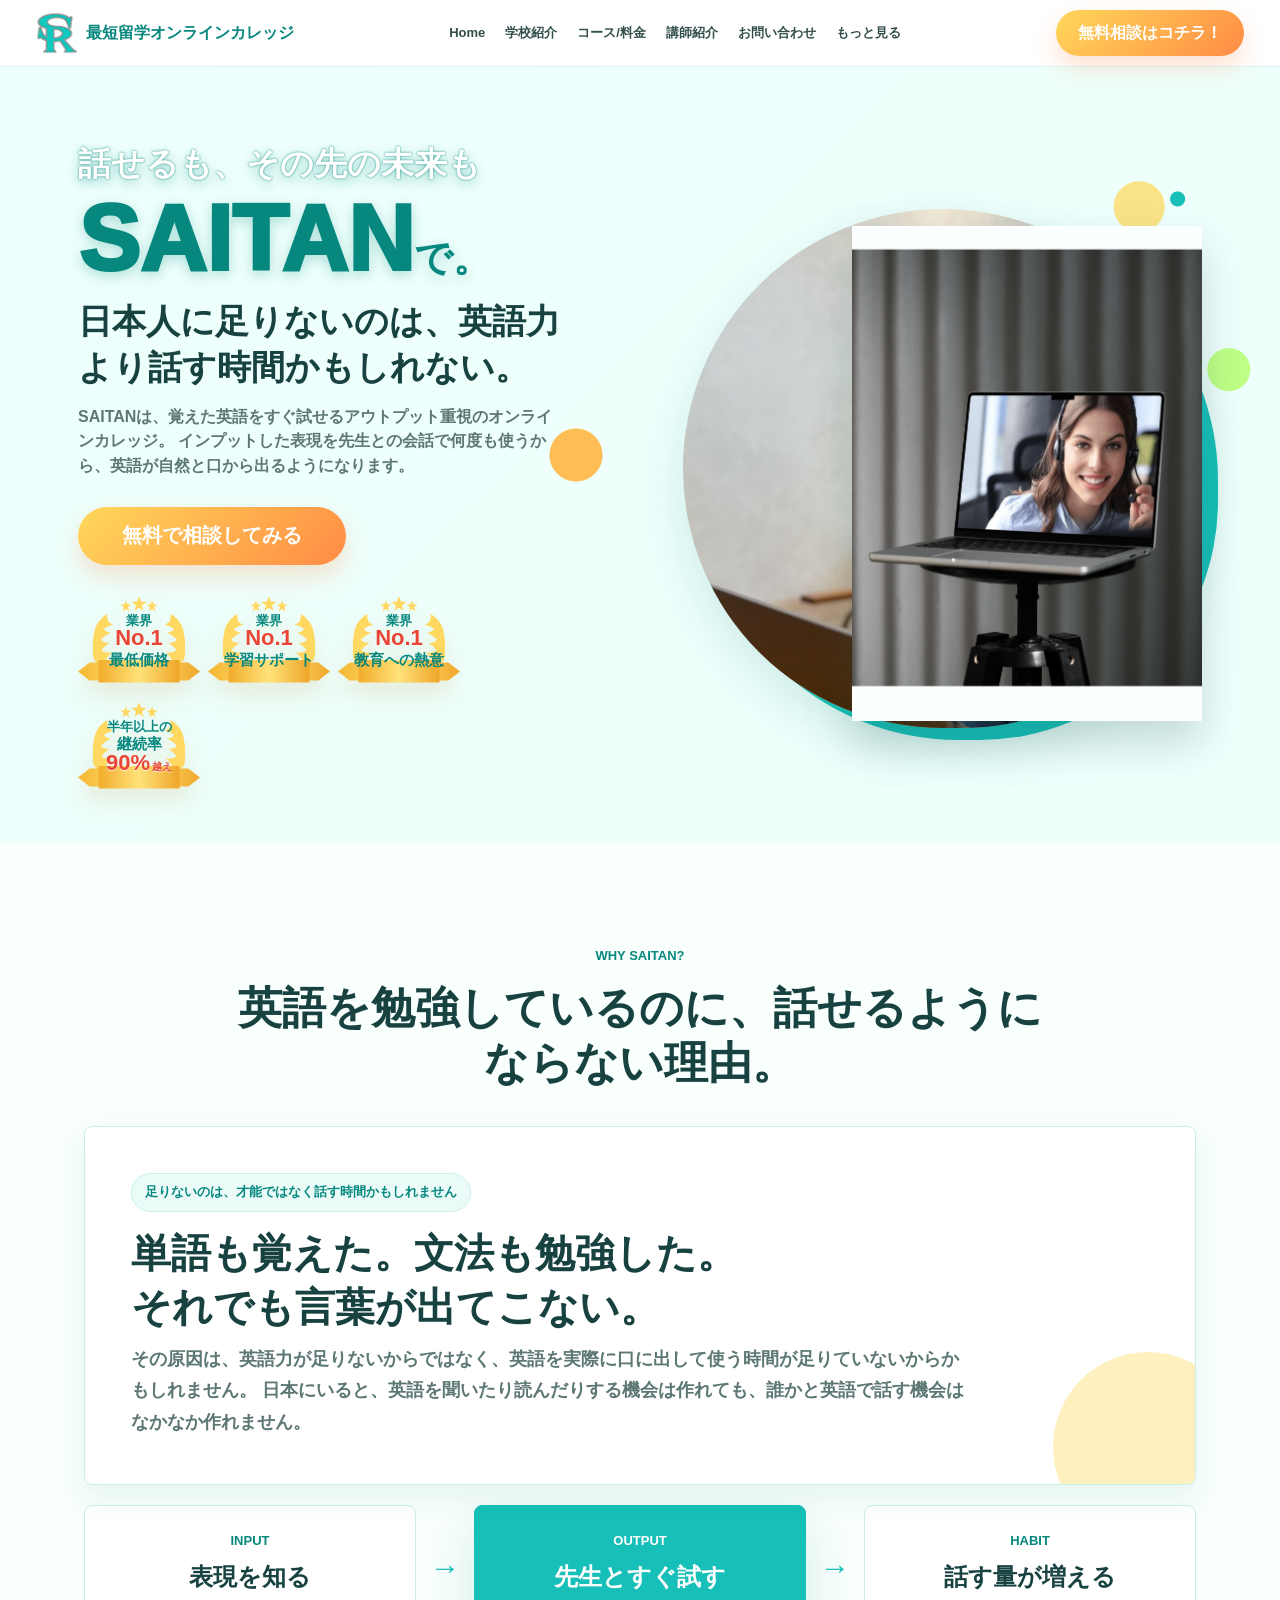
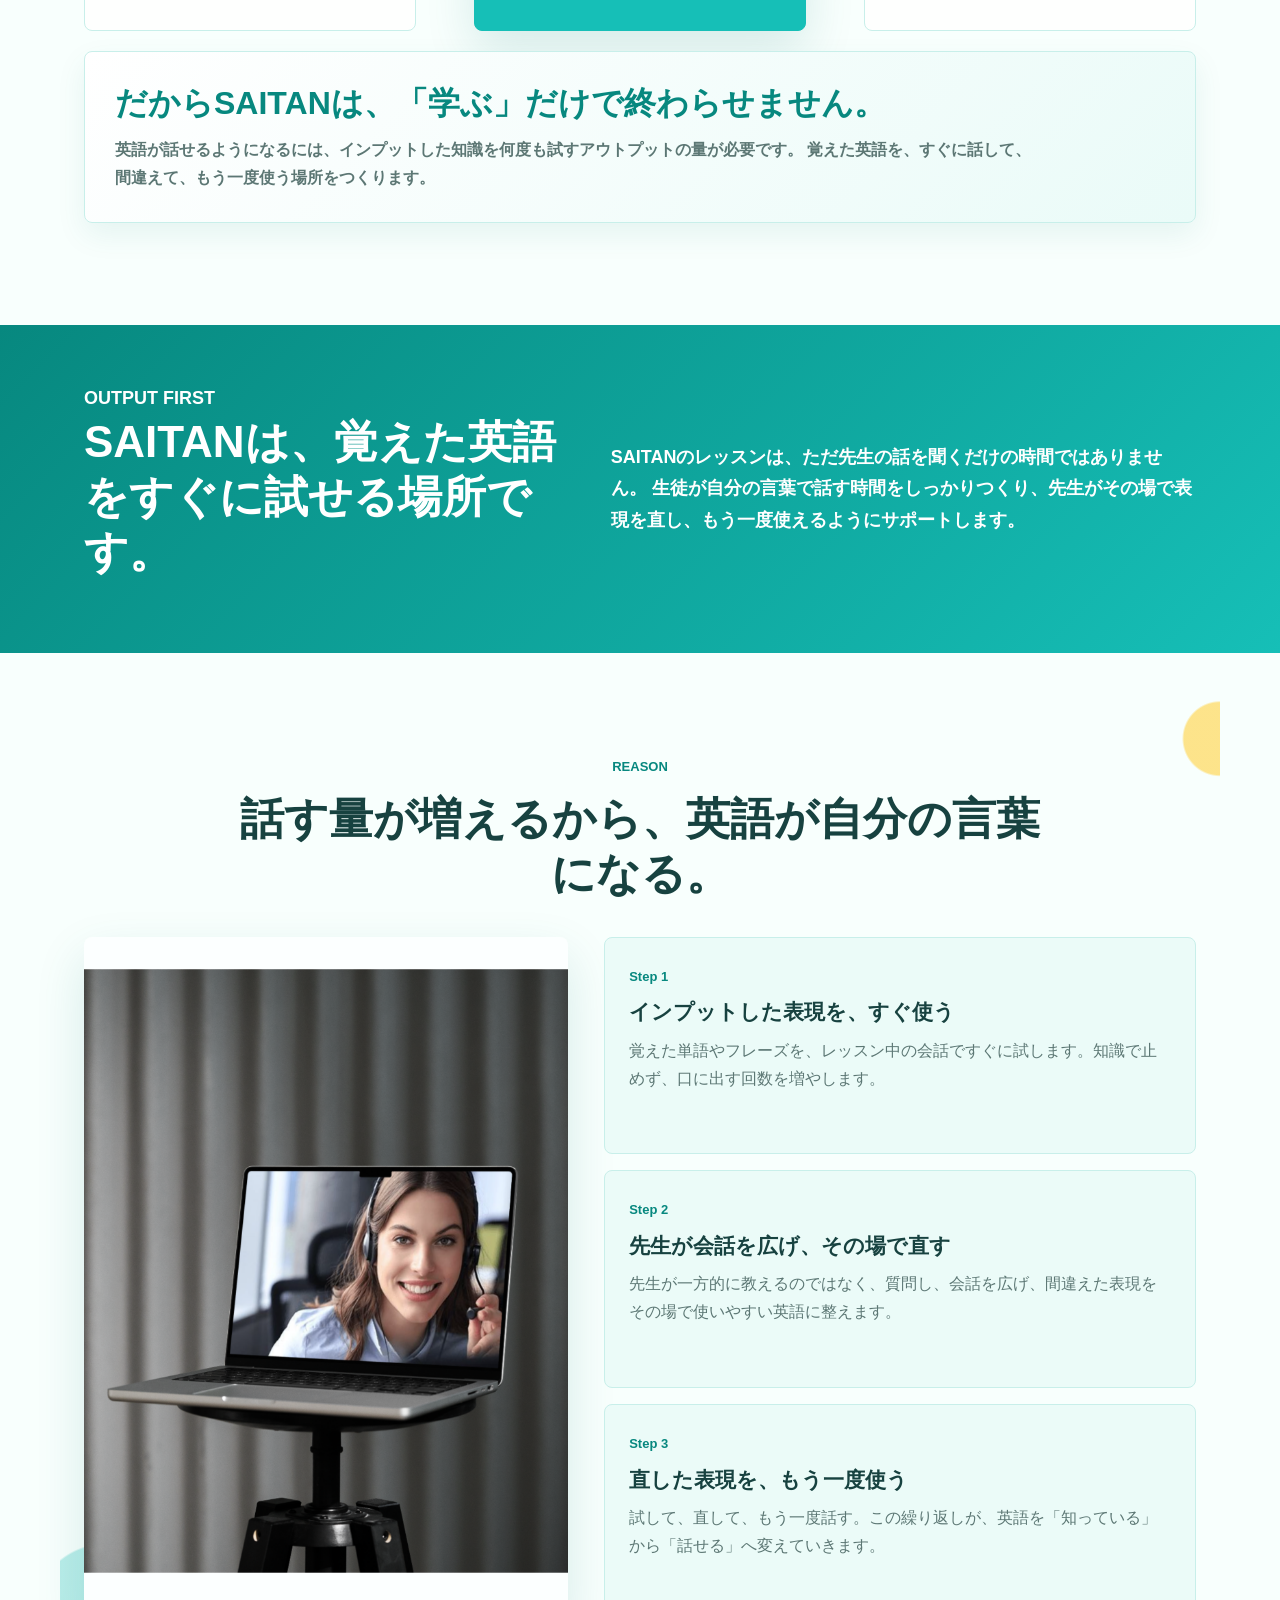
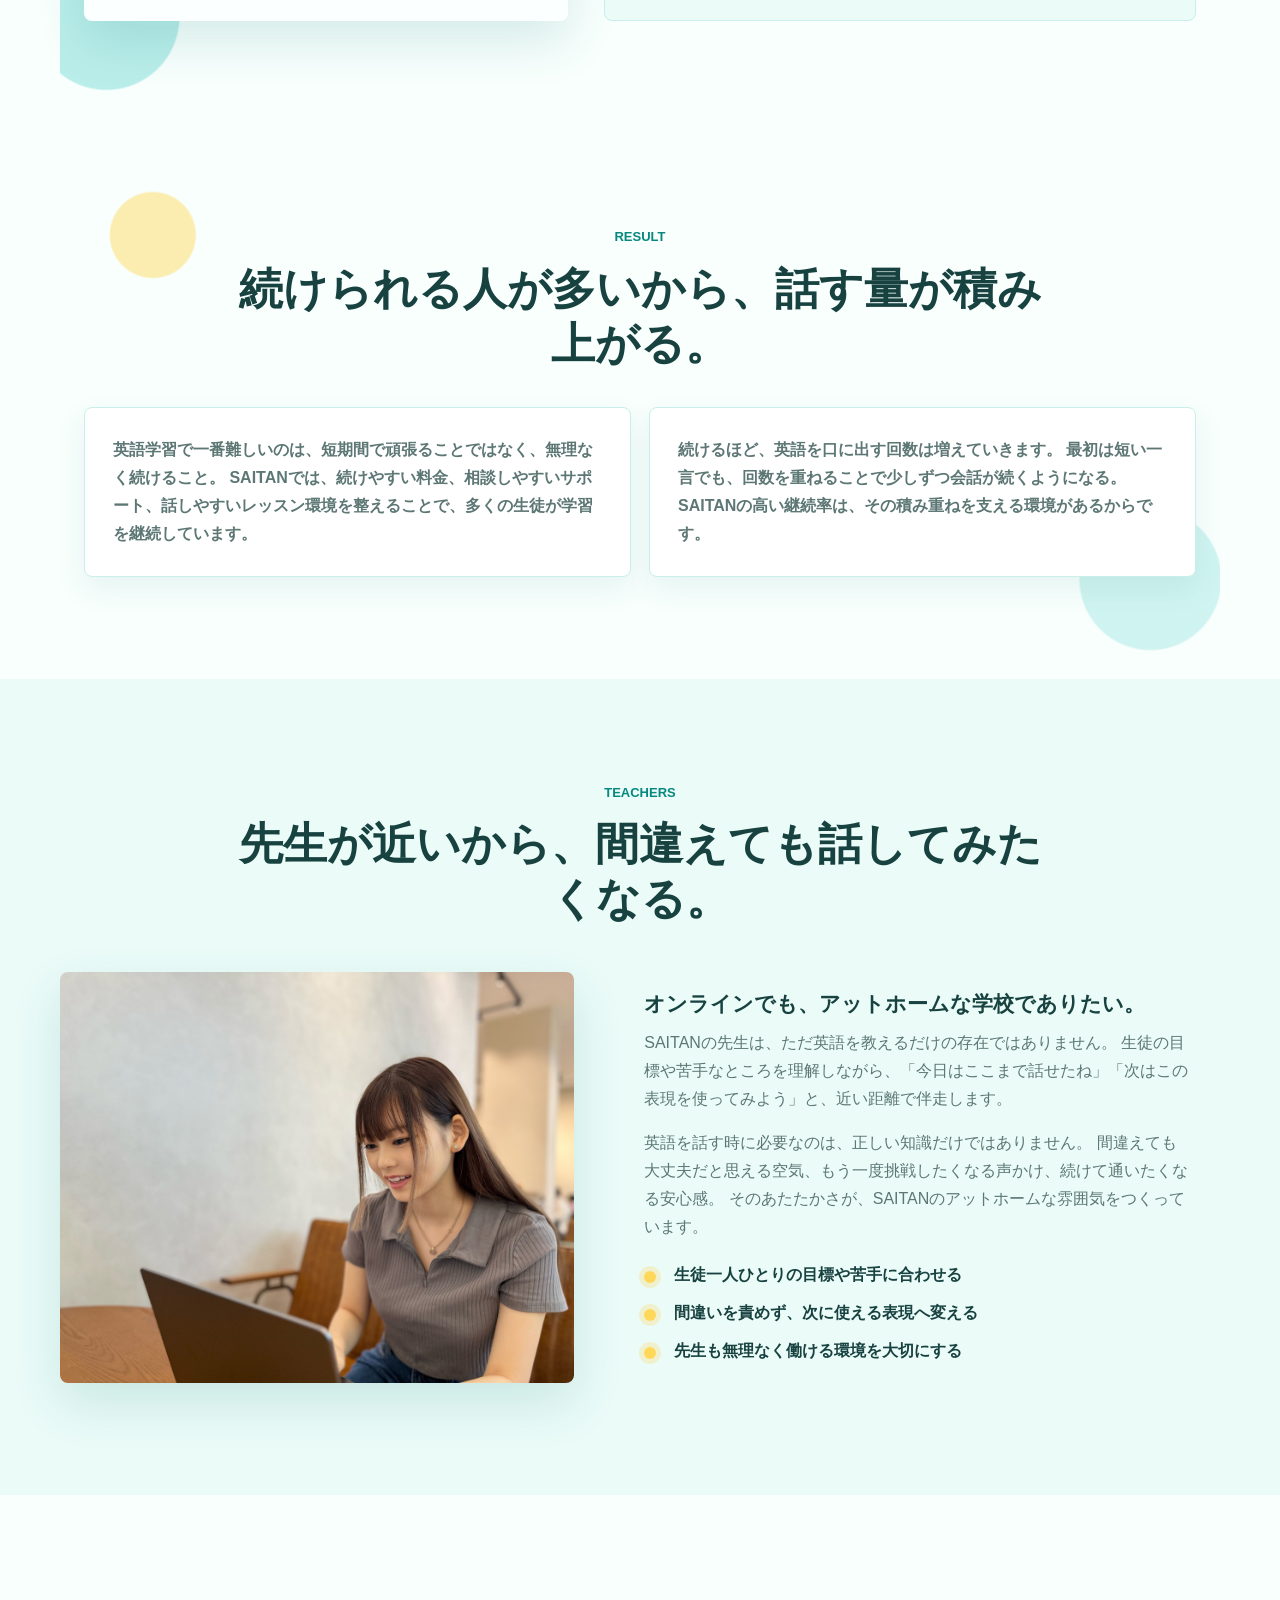
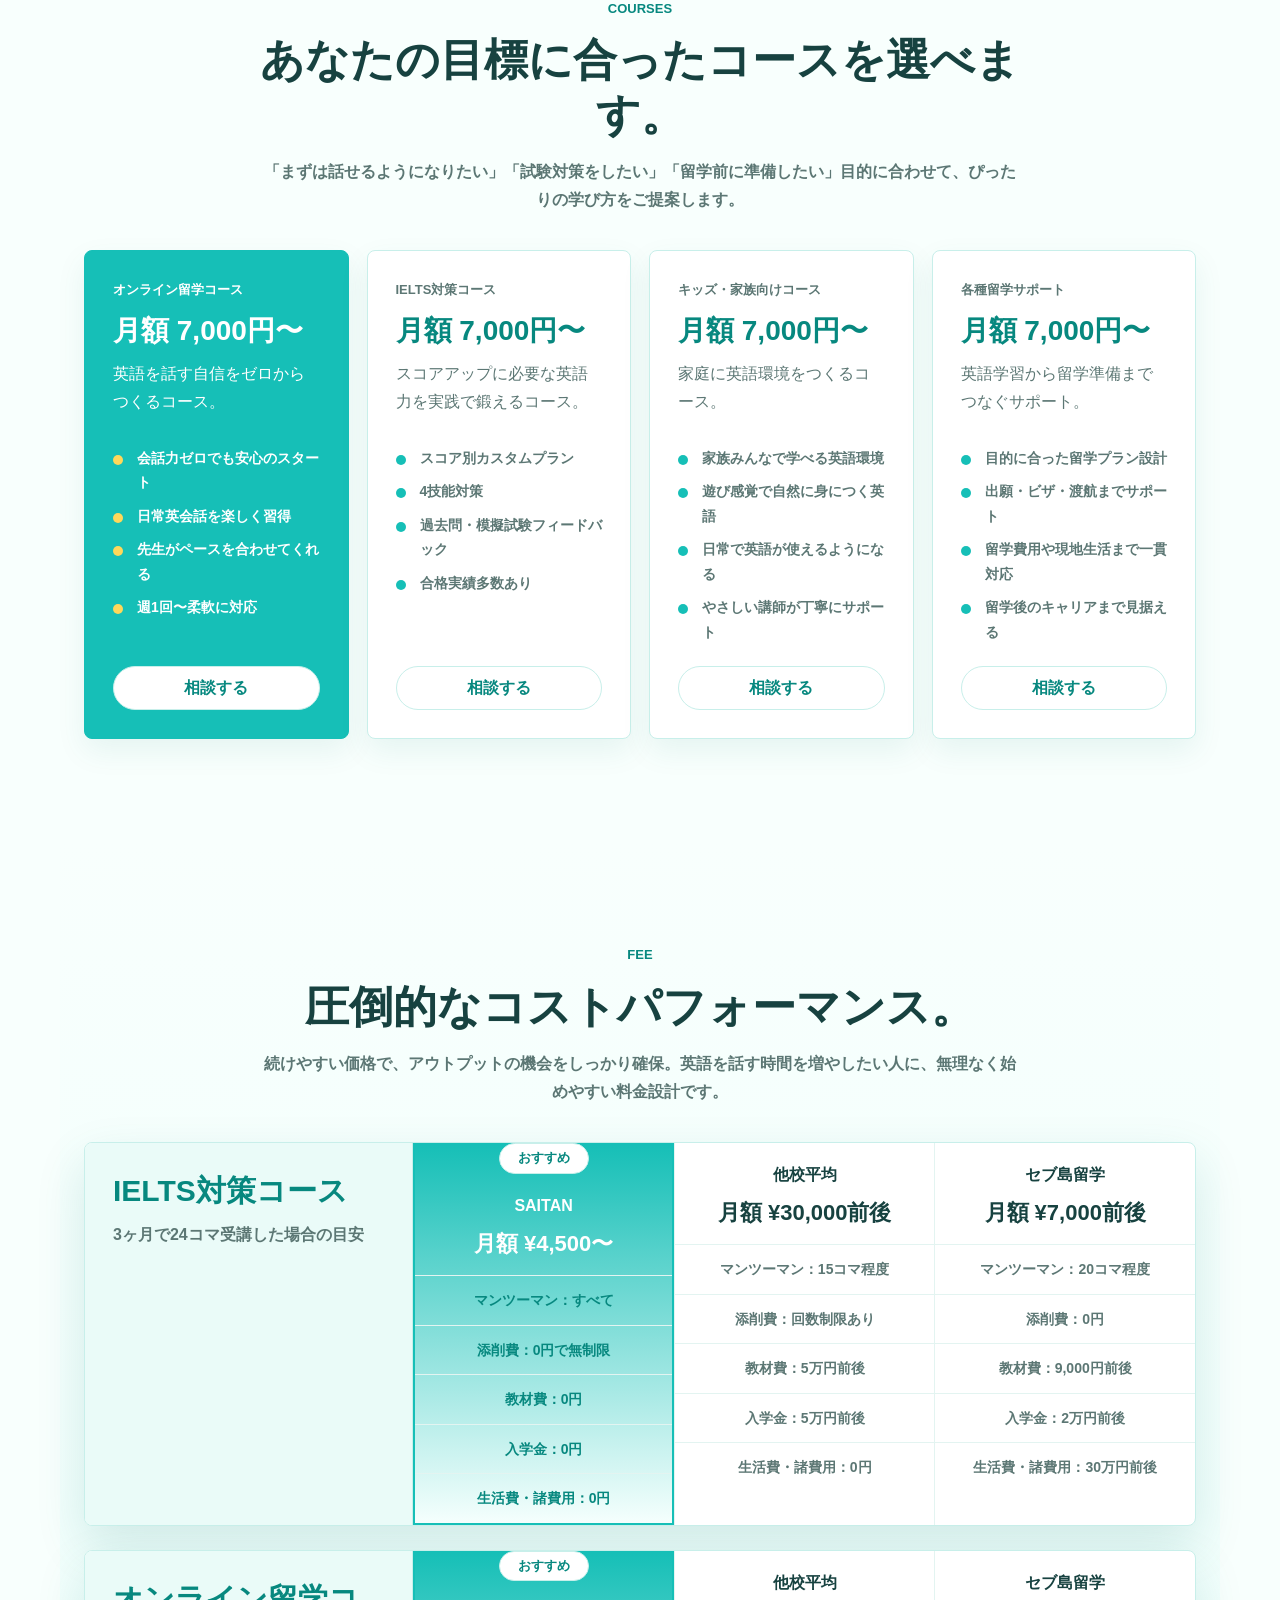
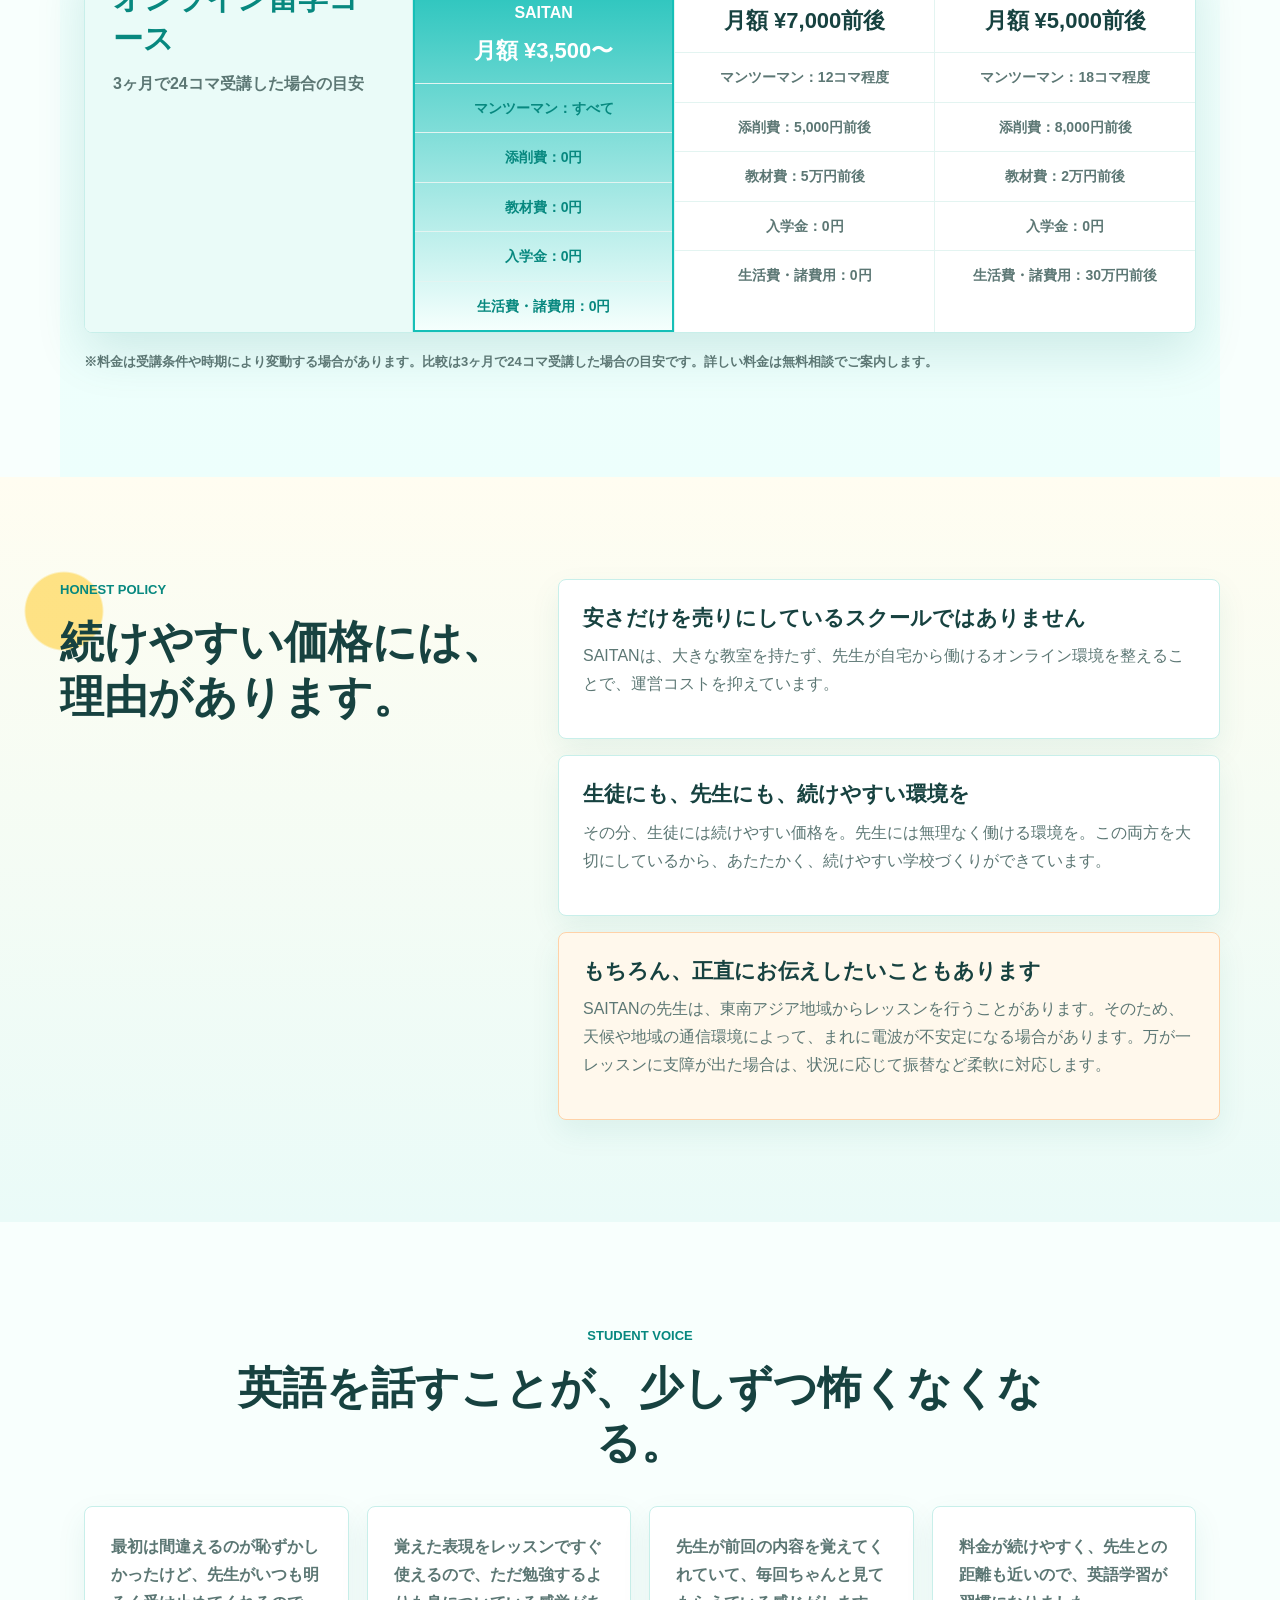
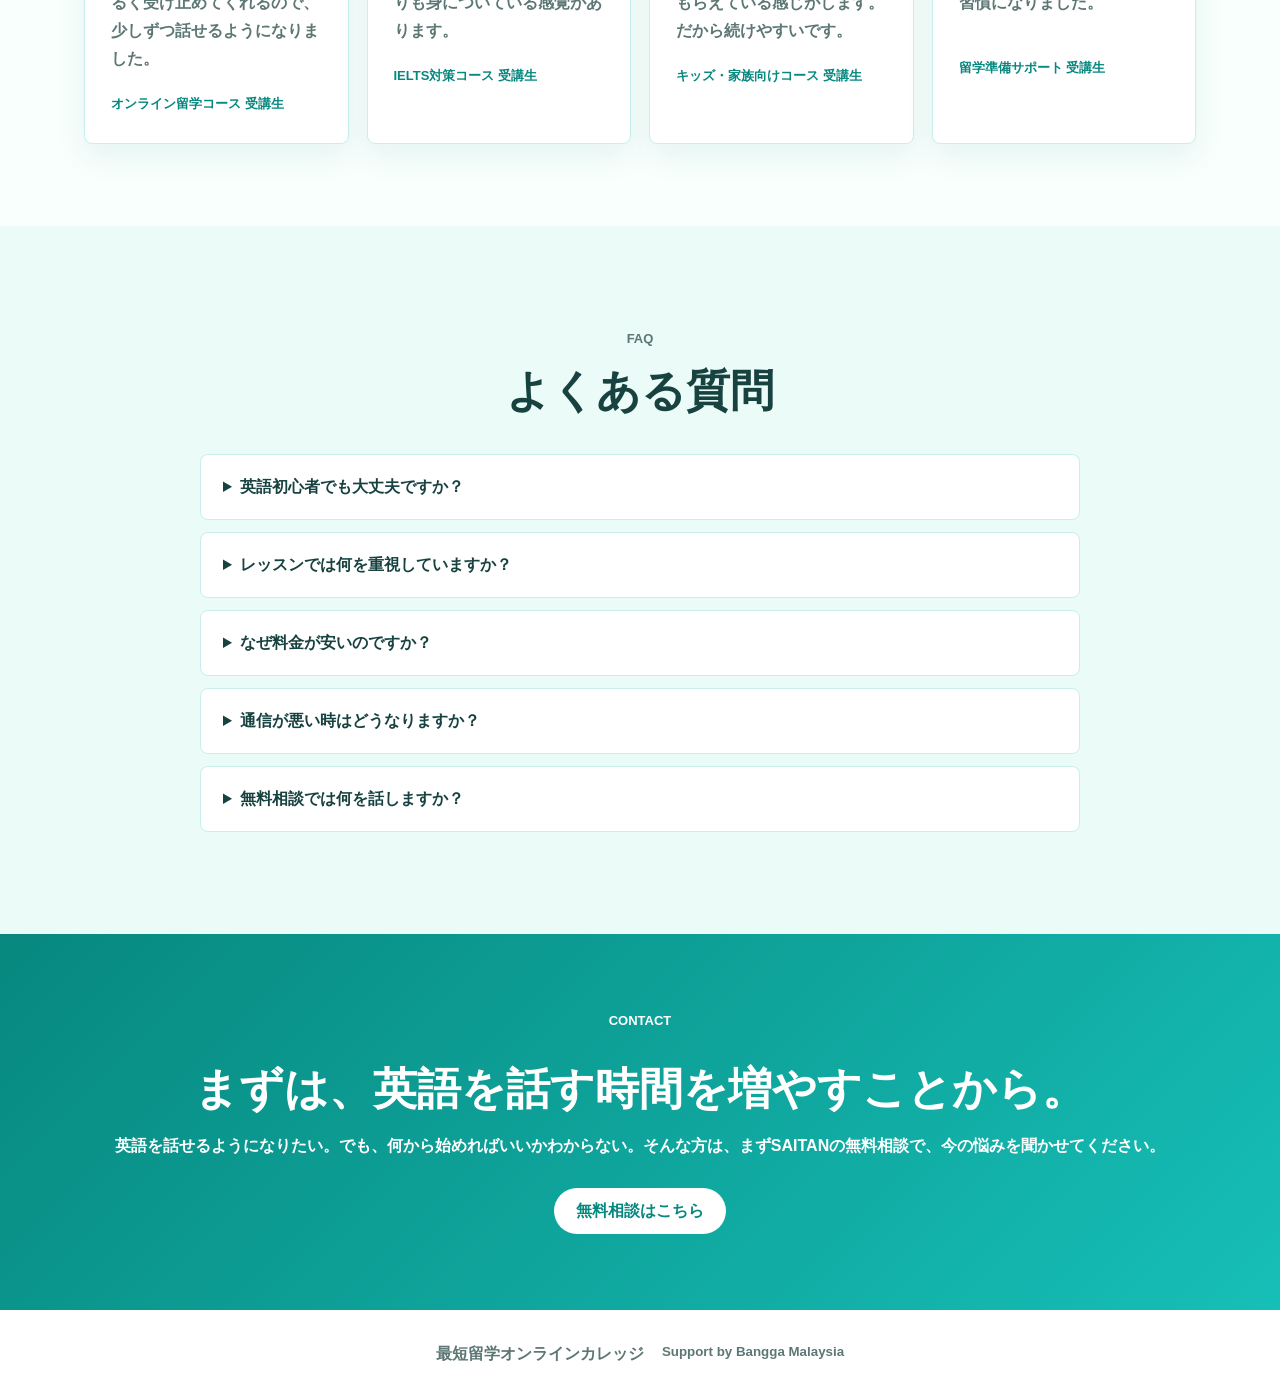
==== index.html @ 2d45734b "Publish SAITAN landing page" ====
<!DOCTYPE html>
<html lang="ja">
<head>
  <meta charset="UTF-8">
  <meta name="viewport" content="width=device-width, initial-scale=1.0">
  <title>SAITAN | 最短留学オンラインカレッジ</title>
  <link rel="stylesheet" href="styles.css">
</head>
<body>
  <header class="site-header">
    <a class="brand" href="#top" aria-label="SAITAN top">
      <img src="assets/logo-cropped.png" alt="">
      <span>最短留学オンラインカレッジ</span>
    </a>
    <nav class="nav" aria-label="メインナビゲーション">
      <a href="#top">Home</a>
      <a href="#reason">学校紹介</a>
      <a href="#price">コース/料金</a>
      <a href="#teachers">講師紹介</a>
      <a href="#contact">お問い合わせ</a>
      <a href="#faq">もっと見る</a>
    </nav>
    <a class="header-cta" href="#contact">無料相談はコチラ！</a>
  </header>

  <main id="top">
    <section class="hero">
      <div class="hero-inner">
        <div class="hero-copy">
          <p class="hero-tagline">話せるも、その先の未来も</p>
          <h1><span>SAITAN</span>で。</h1>
          <h2 class="hero-subtitle">日本人に足りないのは、英語力<br>より話す時間かもしれない。</h2>
          <p class="lead">
            SAITANは、覚えた英語をすぐ試せるアウトプット重視のオンラインカレッジ。
            インプットした表現を先生との会話で何度も使うから、英語が自然と口から出るようになります。
          </p>
          <div class="hero-actions">
            <a class="primary-button" href="#contact">無料で相談してみる</a>
          </div>
          <div class="hero-badges" aria-label="実績">
            <span><small>業界</small><strong>No.1</strong><b>最低価格</b></span>
            <span><small>業界</small><strong>No.1</strong><b>学習サポート</b></span>
            <span><small>業界</small><strong>No.1</strong><b>教育への熱意</b></span>
            <span><small>半年以上の</small><b>継続率</b><strong>90%<em>越え</em></strong></span>
          </div>
        </div>
        <div class="hero-visual" aria-label="オンラインレッスンのイメージ">
          <img src="assets/hero.jpg" alt="オンラインで英語レッスンを受ける女性">
          <div class="call-card">
            <img src="assets/lesson.png" alt="">
          </div>
        </div>
      </div>
    </section>

    <section class="problem section">
      <div class="section-heading">
        <p class="eyebrow">Why SAITAN?</p>
        <h2>英語を勉強しているのに、話せるようにならない理由。</h2>
      </div>
      <div class="problem-flow">
        <article class="problem-main">
          <p class="problem-kicker">足りないのは、才能ではなく話す時間かもしれません</p>
          <h3>単語も覚えた。文法も勉強した。<br>それでも言葉が出てこない。</h3>
          <p>
            その原因は、英語力が足りないからではなく、英語を実際に口に出して使う時間が足りていないからかもしれません。
            日本にいると、英語を聞いたり読んだりする機会は作れても、誰かと英語で話す機会はなかなか作れません。
          </p>
        </article>
        <div class="flow-steps" aria-label="SAITANで増やす英語学習の流れ">
          <div class="flow-step">
            <span>Input</span>
            <strong>表現を知る</strong>
          </div>
          <div class="flow-arrow">→</div>
          <div class="flow-step active">
            <span>Output</span>
            <strong>先生とすぐ試す</strong>
          </div>
          <div class="flow-arrow">→</div>
          <div class="flow-step">
            <span>Habit</span>
            <strong>話す量が増える</strong>
          </div>
        </div>
        <article class="problem-answer">
          <h3>だからSAITANは、「学ぶ」だけで終わらせません。</h3>
          <p>
            英語が話せるようになるには、インプットした知識を何度も試すアウトプットの量が必要です。
            覚えた英語を、すぐに話して、間違えて、もう一度使う場所をつくります。
          </p>
        </article>
      </div>
    </section>

    <section class="solution">
      <div class="solution-inner">
        <div>
          <p class="eyebrow">Output First</p>
          <h2>SAITANは、覚えた英語をすぐに試せる場所です。</h2>
        </div>
        <p>
          SAITANのレッスンは、ただ先生の話を聞くだけの時間ではありません。
          生徒が自分の言葉で話す時間をしっかりつくり、先生がその場で表現を直し、もう一度使えるようにサポートします。
        </p>
      </div>
    </section>

    <section id="reason" class="section reason">
      <div class="section-heading">
        <p class="eyebrow">Reason</p>
        <h2>話す量が増えるから、英語が自分の言葉になる。</h2>
      </div>
      <div class="reason-layout">
        <div class="reason-image">
          <img src="assets/lesson.png" alt="オンライン英会話の講師">
        </div>
        <div class="reason-list">
          <article>
            <span>Step 1</span>
            <h3>インプットした表現を、すぐ使う</h3>
            <p>覚えた単語やフレーズを、レッスン中の会話ですぐに試します。知識で止めず、口に出す回数を増やします。</p>
          </article>
          <article>
            <span>Step 2</span>
            <h3>先生が会話を広げ、その場で直す</h3>
            <p>先生が一方的に教えるのではなく、質問し、会話を広げ、間違えた表現をその場で使いやすい英語に整えます。</p>
          </article>
          <article>
            <span>Step 3</span>
            <h3>直した表現を、もう一度使う</h3>
            <p>試して、直して、もう一度話す。この繰り返しが、英語を「知っている」から「話せる」へ変えていきます。</p>
          </article>
        </div>
      </div>
    </section>

    <section class="proof section">
      <div class="section-heading">
        <p class="eyebrow">Result</p>
        <h2>続けられる人が多いから、話す量が積み上がる。</h2>
      </div>
      <div class="proof-copy">
        <p>
          英語学習で一番難しいのは、短期間で頑張ることではなく、無理なく続けること。
          SAITANでは、続けやすい料金、相談しやすいサポート、話しやすいレッスン環境を整えることで、多くの生徒が学習を継続しています。
        </p>
        <p>
          続けるほど、英語を口に出す回数は増えていきます。
          最初は短い一言でも、回数を重ねることで少しずつ会話が続くようになる。
          SAITANの高い継続率は、その積み重ねを支える環境があるからです。
        </p>
      </div>
    </section>

    <section id="teachers" class="teachers">
      <div class="section-heading">
        <p class="eyebrow">Teachers</p>
        <h2>先生が近いから、間違えても話してみたくなる。</h2>
      </div>
      <div class="teacher-card">
        <div class="teacher-photo">
          <img src="assets/hero.jpg" alt="SAITANのレッスン風景">
        </div>
        <div class="teacher-text">
          <h3>オンラインでも、アットホームな学校でありたい。</h3>
          <p>
            SAITANの先生は、ただ英語を教えるだけの存在ではありません。
            生徒の目標や苦手なところを理解しながら、「今日はここまで話せたね」「次はこの表現を使ってみよう」と、近い距離で伴走します。
          </p>
          <p>
            英語を話す時に必要なのは、正しい知識だけではありません。
            間違えても大丈夫だと思える空気、もう一度挑戦したくなる声かけ、続けて通いたくなる安心感。
            そのあたたかさが、SAITANのアットホームな雰囲気をつくっています。
          </p>
          <ul>
            <li>生徒一人ひとりの目標や苦手に合わせる</li>
            <li>間違いを責めず、次に使える表現へ変える</li>
            <li>先生も無理なく働ける環境を大切にする</li>
          </ul>
        </div>
      </div>
    </section>

    <section id="price" class="section price">
      <div class="section-heading">
        <p class="eyebrow">Courses</p>
        <h2>あなたの目標に合ったコースを選べます。</h2>
        <p>「まずは話せるようになりたい」「試験対策をしたい」「留学前に準備したい」目的に合わせて、ぴったりの学び方をご提案します。</p>
      </div>
      <div class="price-grid">
        <article class="plan featured">
          <p class="plan-label">オンライン留学コース</p>
          <h3>月額 7,000円〜</h3>
          <p>英語を話す自信をゼロからつくるコース。</p>
          <ul>
            <li>会話力ゼロでも安心のスタート</li>
            <li>日常英会話を楽しく習得</li>
            <li>先生がペースを合わせてくれる</li>
            <li>週1回〜柔軟に対応</li>
          </ul>
          <a href="#contact">相談する</a>
        </article>
        <article class="plan">
          <p class="plan-label">IELTS対策コース</p>
          <h3>月額 7,000円〜</h3>
          <p>スコアアップに必要な英語力を実践で鍛えるコース。</p>
          <ul>
            <li>スコア別カスタムプラン</li>
            <li>4技能対策</li>
            <li>過去問・模擬試験フィードバック</li>
            <li>合格実績多数あり</li>
          </ul>
          <a href="#contact">相談する</a>
        </article>
        <article class="plan">
          <p class="plan-label">キッズ・家族向けコース</p>
          <h3>月額 7,000円〜</h3>
          <p>家庭に英語環境をつくるコース。</p>
          <ul>
            <li>家族みんなで学べる英語環境</li>
            <li>遊び感覚で自然に身につく英語</li>
            <li>日常で英語が使えるようになる</li>
            <li>やさしい講師が丁寧にサポート</li>
          </ul>
          <a href="#contact">相談する</a>
        </article>
        <article class="plan">
          <p class="plan-label">各種留学サポート</p>
          <h3>月額 7,000円〜</h3>
          <p>英語学習から留学準備までつなぐサポート。</p>
          <ul>
            <li>目的に合った留学プラン設計</li>
            <li>出願・ビザ・渡航までサポート</li>
            <li>留学費用や現地生活まで一貫対応</li>
            <li>留学後のキャリアまで見据える</li>
          </ul>
          <a href="#contact">相談する</a>
        </article>
      </div>
    </section>

    <section class="fee section">
      <div class="section-heading">
        <p class="eyebrow">Fee</p>
        <h2>圧倒的なコストパフォーマンス。</h2>
        <p>続けやすい価格で、アウトプットの機会をしっかり確保。英語を話す時間を増やしたい人に、無理なく始めやすい料金設計です。</p>
      </div>
      <div class="comparison-stack">
        <article class="comparison">
          <div class="comparison-title">
            <h3>IELTS対策コース</h3>
            <p>3ヶ月で24コマ受講した場合の目安</p>
          </div>
          <div class="comparison-table">
            <div class="compare-col recommended">
              <strong>SAITAN</strong>
              <b>月額 ¥4,500〜</b>
              <span>マンツーマン：すべて</span>
              <span>添削費：0円で無制限</span>
              <span>教材費：0円</span>
              <span>入学金：0円</span>
              <span>生活費・諸費用：0円</span>
            </div>
            <div class="compare-col">
              <strong>他校平均</strong>
              <b>月額 ¥30,000前後</b>
              <span>マンツーマン：15コマ程度</span>
              <span>添削費：回数制限あり</span>
              <span>教材費：5万円前後</span>
              <span>入学金：5万円前後</span>
              <span>生活費・諸費用：0円</span>
            </div>
            <div class="compare-col">
              <strong>セブ島留学</strong>
              <b>月額 ¥7,000前後</b>
              <span>マンツーマン：20コマ程度</span>
              <span>添削費：0円</span>
              <span>教材費：9,000円前後</span>
              <span>入学金：2万円前後</span>
              <span>生活費・諸費用：30万円前後</span>
            </div>
          </div>
        </article>
        <article class="comparison">
          <div class="comparison-title">
            <h3>オンライン留学コース</h3>
            <p>3ヶ月で24コマ受講した場合の目安</p>
          </div>
          <div class="comparison-table">
            <div class="compare-col recommended">
              <strong>SAITAN</strong>
              <b>月額 ¥3,500〜</b>
              <span>マンツーマン：すべて</span>
              <span>添削費：0円</span>
              <span>教材費：0円</span>
              <span>入学金：0円</span>
              <span>生活費・諸費用：0円</span>
            </div>
            <div class="compare-col">
              <strong>他校平均</strong>
              <b>月額 ¥7,000前後</b>
              <span>マンツーマン：12コマ程度</span>
              <span>添削費：5,000円前後</span>
              <span>教材費：5万円前後</span>
              <span>入学金：0円</span>
              <span>生活費・諸費用：0円</span>
            </div>
            <div class="compare-col">
              <strong>セブ島留学</strong>
              <b>月額 ¥5,000前後</b>
              <span>マンツーマン：18コマ程度</span>
              <span>添削費：8,000円前後</span>
              <span>教材費：2万円前後</span>
              <span>入学金：0円</span>
              <span>生活費・諸費用：30万円前後</span>
            </div>
          </div>
        </article>
      </div>
      <p class="fee-note">※料金は受講条件や時期により変動する場合があります。比較は3ヶ月で24コマ受講した場合の目安です。詳しい料金は無料相談でご案内します。</p>
    </section>

    <section class="honest">
      <div class="honest-inner">
        <div>
          <p class="eyebrow">Honest Policy</p>
          <h2>続けやすい価格には、理由があります。</h2>
        </div>
        <div class="honest-cards">
          <article>
            <h3>安さだけを売りにしているスクールではありません</h3>
            <p>SAITANは、大きな教室を持たず、先生が自宅から働けるオンライン環境を整えることで、運営コストを抑えています。</p>
          </article>
          <article>
            <h3>生徒にも、先生にも、続けやすい環境を</h3>
            <p>その分、生徒には続けやすい価格を。先生には無理なく働ける環境を。この両方を大切にしているから、あたたかく、続けやすい学校づくりができています。</p>
          </article>
          <article class="notice">
            <h3>もちろん、正直にお伝えしたいこともあります</h3>
            <p>SAITANの先生は、東南アジア地域からレッスンを行うことがあります。そのため、天候や地域の通信環境によって、まれに電波が不安定になる場合があります。万が一レッスンに支障が出た場合は、状況に応じて振替など柔軟に対応します。</p>
          </article>
        </div>
      </div>
    </section>

    <section class="voices section">
      <div class="section-heading">
        <p class="eyebrow">Student Voice</p>
        <h2>英語を話すことが、少しずつ怖くなくなる。</h2>
      </div>
      <div class="voice-grid">
        <article>
          <p>最初は間違えるのが恥ずかしかったけど、先生がいつも明るく受け止めてくれるので、少しずつ話せるようになりました。</p>
          <span>オンライン留学コース 受講生</span>
        </article>
        <article>
          <p>覚えた表現をレッスンですぐ使えるので、ただ勉強するよりも身についている感覚があります。</p>
          <span>IELTS対策コース 受講生</span>
        </article>
        <article>
          <p>先生が前回の内容を覚えてくれていて、毎回ちゃんと見てもらえている感じがします。だから続けやすいです。</p>
          <span>キッズ・家族向けコース 受講生</span>
        </article>
        <article>
          <p>料金が続けやすく、先生との距離も近いので、英語学習が習慣になりました。</p>
          <span>留学準備サポート 受講生</span>
        </article>
      </div>
    </section>

    <section id="faq" class="faq">
      <div class="section-heading">
        <p class="eyebrow">FAQ</p>
        <h2>よくある質問</h2>
      </div>
      <div class="faq-list">
        <details>
          <summary>英語初心者でも大丈夫ですか？</summary>
          <p>はい、大丈夫です。現在のレベルに合わせて、簡単な表現や短い会話から始めます。先生が話しやすい雰囲気をつくるので、英語に自信がない方でも安心して受講できます。</p>
        </details>
        <details>
          <summary>レッスンでは何を重視していますか？</summary>
          <p>SAITANでは、インプットした英語を実際に使うアウトプットの時間を大切にしています。先生が会話を引き出し、表現を直しながら、話す量を増やしていきます。</p>
        </details>
        <details>
          <summary>なぜ料金が安いのですか？</summary>
          <p>オンライン運営により教室費などの固定費を抑えているためです。また、先生が自宅から働ける環境を整えることで、続けやすい価格と良いレッスン環境の両立を目指しています。</p>
        </details>
        <details>
          <summary>通信が悪い時はどうなりますか？</summary>
          <p>天候や地域の通信環境により、まれに接続が不安定になる場合があります。その際は状況を確認し、必要に応じて振替など柔軟に対応します。</p>
        </details>
        <details>
          <summary>無料相談では何を話しますか？</summary>
          <p>現在の英語レベル、目標、学習に使える時間などをお聞きし、合うコースや学習の進め方をご提案します。無理な勧誘ではなく、まずは不安や疑問を相談できる時間です。</p>
        </details>
      </div>
    </section>

    <section id="contact" class="contact">
      <p class="eyebrow">Contact</p>
      <h2>まずは、英語を話す時間を増やすことから。</h2>
      <p>英語を話せるようになりたい。でも、何から始めればいいかわからない。そんな方は、まずSAITANの無料相談で、今の悩みを聞かせてください。</p>
      <a class="primary-button white" href="mailto:info@example.com">無料相談はこちら</a>
    </section>
  </main>

  <footer class="footer">
    <span>最短留学オンラインカレッジ</span>
    <small>Support by Bangga Malaysia</small>
  </footer>
</body>
</html>
---- styles.css ----
:root {
  --teal: #16bfb7;
  --teal-dark: #07887f;
  --orange: #ff8b44;
  --mint: #eafbf8;
  --cream: #fff8df;
  --yellow: #ffd85a;
  --ink: #174240;
  --muted: #5c7774;
  --line: #c8efea;
  --white: #ffffff;
  --shadow: 0 20px 50px rgba(8, 114, 108, 0.14);
}

* {
  box-sizing: border-box;
}

html {
  scroll-behavior: smooth;
}

body {
  margin: 0;
  font-family: "Noto Sans JP", "Hiragino Kaku Gothic ProN", Meiryo, sans-serif;
  color: var(--ink);
  background: #f8fffd;
  line-height: 1.75;
}

img {
  display: block;
  max-width: 100%;
}

a {
  color: inherit;
  text-decoration: none;
}

.site-header {
  position: sticky;
  top: 0;
  z-index: 20;
  display: flex;
  align-items: center;
  justify-content: space-between;
  gap: 24px;
  min-height: 66px;
  padding: 10px clamp(18px, 4vw, 36px);
  background: rgba(255, 255, 255, 0.92);
  border-bottom: 1px solid rgba(22, 191, 183, 0.16);
  backdrop-filter: blur(14px);
}

.brand {
  display: flex;
  align-items: center;
  gap: 8px;
  font-weight: 900;
  color: var(--teal-dark);
  white-space: nowrap;
}

.brand img {
  width: 42px;
  height: 42px;
  object-fit: contain;
}

.nav {
  display: flex;
  gap: 20px;
  font-size: 13px;
  font-weight: 800;
  color: #334f4c;
}

.header-cta,
.primary-button,
.secondary-button {
  display: inline-flex;
  align-items: center;
  justify-content: center;
  min-height: 46px;
  padding: 0 22px;
  border-radius: 999px;
  font-weight: 800;
}

.header-cta,
.primary-button {
  color: var(--white);
  background: linear-gradient(135deg, var(--yellow), var(--orange));
  box-shadow: 0 12px 24px rgba(255, 139, 68, 0.24);
}

.secondary-button {
  color: var(--teal-dark);
  background: var(--white);
  border: 1px solid var(--line);
}

.hero {
  position: relative;
  overflow: hidden;
  background:
    radial-gradient(circle at 89% 18%, rgba(255, 216, 90, 0.72) 0 25px, transparent 26px),
    radial-gradient(circle at 92% 17%, var(--teal) 0 7px, transparent 8px),
    radial-gradient(circle at 96% 39%, rgba(179, 255, 104, 0.8) 0 21px, transparent 22px),
    radial-gradient(circle at 45% 50%, rgba(255, 183, 67, 0.9) 0 26px, transparent 27px),
    linear-gradient(135deg, #edfffc 0%, #effffc 100%);
}

.hero-inner {
  display: grid;
  grid-template-columns: minmax(0, 0.9fr) minmax(340px, 1.1fr);
  align-items: center;
  gap: clamp(24px, 4vw, 54px);
  max-width: 1180px;
  margin: 0 auto;
  padding: clamp(44px, 6vw, 76px) 28px 48px;
}

.eyebrow {
  margin: 0 0 12px;
  color: var(--teal-dark);
  font-size: 13px;
  font-weight: 900;
  text-transform: uppercase;
}

h1,
h2,
h3,
p {
  margin-top: 0;
}

h1 {
  margin-bottom: 14px;
  color: var(--teal-dark);
  font-size: clamp(25px, 3vw, 38px);
  line-height: 1;
  letter-spacing: 0;
  text-shadow: 0 4px 13px rgba(7, 136, 127, 0.28);
}

h1 span {
  display: inline-block;
  font-size: clamp(58px, 8vw, 92px);
  font-weight: 950;
  letter-spacing: 0;
}

.hero-tagline {
  margin: 0 0 8px;
  color: var(--white);
  font-size: clamp(23px, 2.55vw, 34px);
  font-weight: 950;
  line-height: 1.28;
  white-space: nowrap;
  text-shadow:
    0 4px 12px rgba(7, 136, 127, 0.38),
    0 0 2px var(--teal-dark);
}

.hero-subtitle {
  margin-bottom: 14px;
  font-size: clamp(25px, 3vw, 34px);
  line-height: 1.35;
  color: var(--ink);
}

h2 {
  margin-bottom: 16px;
  font-size: clamp(28px, 4vw, 44px);
  line-height: 1.25;
  letter-spacing: 0;
}

h3 {
  margin-bottom: 10px;
  font-size: 21px;
  line-height: 1.35;
}

.lead {
  max-width: 520px;
  color: var(--muted);
  font-size: 16px;
  line-height: 1.55;
  font-weight: 800;
}

.hero-actions {
  display: flex;
  flex-wrap: wrap;
  gap: 14px;
  margin: 28px 0 24px;
}

.hero-actions .primary-button {
  min-height: 58px;
  padding: 0 44px;
  font-size: 20px;
}

.hero-badges {
  display: flex;
  flex-wrap: wrap;
  gap: 8px;
  align-items: flex-start;
  margin-top: 26px;
}

.hero-badges span {
  position: relative;
  display: flex;
  flex-direction: column;
  align-items: center;
  justify-content: center;
  width: 122px;
  height: 98px;
  padding: 24px 12px 22px;
  color: var(--teal-dark);
  background:
    url("data:image/svg+xml,%3Csvg width='178' height='142' viewBox='0 0 178 142' fill='none' xmlns='http://www.w3.org/2000/svg'%3E%3Cg fill='%23FFD862'%3E%3Cpath d='M43 33c-13 7-21 21-20 37 7-10 16-18 29-22-7-1-10-5-9-15Z'/%3E%3Cpath d='M35 48c-11 9-16 23-12 38 5-11 13-20 25-26-7 0-11-4-13-12Z'/%3E%3Cpath d='M30 65c-9 10-11 25-5 38 4-11 10-21 21-28-7 1-12-2-16-10Z'/%3E%3Cpath d='M31 83c-7 11-6 25 2 36 2-11 7-21 17-30-7 2-13 0-19-6Z'/%3E%3Cpath d='M135 33c13 7 21 21 20 37-7-10-16-18-29-22 7-1 10-5 9-15Z'/%3E%3Cpath d='M143 48c11 9 16 23 12 38-5-11-13-20-25-26 7 0 11-4 13-12Z'/%3E%3Cpath d='M148 65c9 10 11 25 5 38-4-11-10-21-21-28 7 1 12-2 16-10Z'/%3E%3Cpath d='M147 83c7 11 6 25-2 36-2-11-7-21-17-30 7 2 13 0 19-6Z'/%3E%3Cpath d='M89 7l3 8 8 .5-6.5 5 2 8-6.5-4.5-6.5 4.5 2-8-6.5-5 8-.5 3-8Z'/%3E%3Cpath d='M70 13l2 6 6 .4-5 3.6 1.6 6-4.6-3.4-5 3.4 1.8-6-5-3.6 6-.4 2.2-6Z'/%3E%3Cpath d='M108 13l2.2 6 6 .4-5 3.6 1.8 6-5-3.4-4.6 3.4 1.6-6-5-3.6 6-.4 2-6Z'/%3E%3C/g%3E%3Cpath d='M17 104h144l17 13-17 13H17L0 117l17-13Z' fill='url(%23g)'/%3E%3Cpath d='M30 100h118v33H30z' fill='url(%23g2)'/%3E%3Cdefs%3E%3ClinearGradient id='g' x1='0' y1='117' x2='178' y2='117' gradientUnits='userSpaceOnUse'%3E%3Cstop stop-color='%23F5B631'/%3E%3Cstop offset='.5' stop-color='%23FFE681'/%3E%3Cstop offset='1' stop-color='%23F0A82A'/%3E%3C/linearGradient%3E%3ClinearGradient id='g2' x1='30' y1='116' x2='148' y2='116' gradientUnits='userSpaceOnUse'%3E%3Cstop stop-color='%23F1AC2B'/%3E%3Cstop offset='.5' stop-color='%23FFE27A'/%3E%3Cstop offset='1' stop-color='%23EEA629'/%3E%3C/linearGradient%3E%3C/defs%3E%3C/svg%3E") center / 100% 100% no-repeat;
  border: 0;
  border-radius: 0;
  font-size: 13px;
  line-height: 1.05;
  font-weight: 900;
  text-align: center;
  filter: drop-shadow(0 12px 12px rgba(188, 132, 32, 0.16));
}

.hero-badges small,
.hero-badges strong,
.hero-badges b,
.hero-badges em {
  display: block;
  position: relative;
  z-index: 1;
  font-style: normal;
}

.hero-badges small {
  color: var(--teal-dark);
  font-size: 13px;
  line-height: 1;
}

.hero-badges strong {
  color: #e84536;
  font-size: 22px;
  line-height: 1;
  text-shadow: 0 1px 0 rgba(255, 255, 255, 0.8);
}

.hero-badges b {
  margin-top: 3px;
  color: var(--teal-dark);
  font-size: 15px;
  line-height: 1.1;
}

.hero-badges em {
  display: inline;
  margin-left: 2px;
  font-size: 10px;
}

.hero-visual {
  position: relative;
  min-height: 520px;
}

.hero-visual > img {
  width: min(520px, 88%);
  aspect-ratio: 1 / 1;
  object-fit: cover;
  object-position: 67% center;
  margin-left: auto;
  border-radius: 50% 50% 46% 50%;
  border: 0;
  box-shadow: 16px 12px 0 var(--teal), var(--shadow);
}

.call-card {
  position: absolute;
  right: 0;
  bottom: 8px;
  display: block;
  width: min(350px, 60%);
  padding: 0;
  border-radius: 0;
  background: transparent;
  box-shadow: none;
}

.call-card img {
  width: 100%;
  height: auto;
  object-fit: cover;
  border-radius: 0;
  filter: drop-shadow(0 22px 22px rgba(20, 71, 68, 0.2));
}

.section {
  max-width: 1160px;
  margin: 0 auto;
  padding: clamp(68px, 8vw, 104px) 24px;
}

.section-heading {
  max-width: 820px;
  margin: 0 auto 36px;
  text-align: center;
}

.section-heading > p:not(.eyebrow) {
  margin-inline: auto;
  max-width: 760px;
  color: var(--muted);
  font-weight: 700;
}

.problem-grid,
.price-grid,
.voice-grid {
  display: grid;
  grid-template-columns: repeat(3, minmax(0, 1fr));
  gap: 18px;
}

.price-grid,
.voice-grid {
  grid-template-columns: repeat(4, minmax(0, 1fr));
}

.problem-grid article,
.problem-main,
.problem-answer,
.plan,
.voice-grid article,
.honest-cards article {
  background: var(--white);
  border: 1px solid var(--line);
  border-radius: 8px;
  box-shadow: 0 12px 30px rgba(8, 114, 108, 0.08);
}

.problem-grid article {
  padding: 28px;
}

.problem-flow {
  display: grid;
  gap: 20px;
}

.problem-main {
  position: relative;
  overflow: hidden;
  padding: clamp(28px, 5vw, 46px);
}

.problem-main::after {
  content: "";
  position: absolute;
  right: -48px;
  bottom: -58px;
  width: 190px;
  height: 190px;
  border-radius: 50%;
  background: rgba(255, 216, 90, 0.38);
}

.problem-kicker {
  display: inline-flex;
  margin-bottom: 14px;
  padding: 7px 13px;
  color: var(--teal-dark);
  background: var(--mint);
  border: 1px solid var(--line);
  border-radius: 999px;
  font-size: 13px;
  font-weight: 900;
}

.problem-main h3 {
  max-width: 880px;
  font-size: clamp(25px, 3.3vw, 40px);
}

.problem-main p:not(.problem-kicker) {
  position: relative;
  z-index: 1;
  max-width: 840px;
  margin-bottom: 0;
  color: var(--muted);
  font-size: 18px;
  font-weight: 700;
}

.flow-steps {
  display: grid;
  grid-template-columns: 1fr auto 1fr auto 1fr;
  gap: 14px;
  align-items: center;
}

.flow-step {
  min-height: 126px;
  padding: 24px;
  border: 1px solid var(--line);
  border-radius: 8px;
  background: rgba(255, 255, 255, 0.82);
  text-align: center;
}

.flow-step span,
.flow-step strong {
  display: block;
}

.flow-step span {
  margin-bottom: 8px;
  color: var(--teal-dark);
  font-size: 13px;
  font-weight: 900;
  text-transform: uppercase;
}

.flow-step strong {
  font-size: clamp(18px, 2vw, 24px);
  line-height: 1.35;
}

.flow-step.active {
  color: var(--white);
  background: var(--teal);
  border-color: var(--teal);
  box-shadow: var(--shadow);
}

.flow-step.active span {
  color: var(--white);
}

.flow-arrow {
  color: var(--teal);
  font-size: 30px;
  font-weight: 900;
}

.problem-answer {
  padding: 30px;
  background: linear-gradient(135deg, #ffffff, #eafbf8);
}

.problem-answer h3 {
  color: var(--teal-dark);
  font-size: clamp(23px, 2.6vw, 32px);
}

.problem-answer p {
  max-width: 920px;
  margin-bottom: 0;
  color: var(--muted);
  font-weight: 700;
}

.problem-grid span {
  display: inline-flex;
  align-items: center;
  justify-content: center;
  width: 44px;
  height: 44px;
  margin-bottom: 18px;
  color: var(--white);
  background: var(--teal);
  border-radius: 50%;
  font-weight: 900;
}

.problem-grid p,
.reason-list p,
.teacher-text p,
.plan p,
.plan li,
.proof-copy p,
.fee-note,
.compare-col span,
.honest-cards p,
.voice-grid p,
.faq p,
.contact p {
  color: var(--muted);
}

.solution {
  background: linear-gradient(135deg, var(--teal-dark), var(--teal));
  color: var(--white);
}

.solution-inner {
  display: grid;
  grid-template-columns: 0.9fr 1.1fr;
  gap: 48px;
  align-items: center;
  max-width: 1160px;
  margin: 0 auto;
  padding: 58px 24px;
}

.solution .eyebrow,
.solution p {
  color: var(--white);
}

.solution p {
  margin-bottom: 0;
  font-size: 18px;
  font-weight: 700;
}

.reason {
  background:
    radial-gradient(circle at 100% 8%, rgba(255, 216, 90, 0.7) 0 36px, transparent 38px),
    radial-gradient(circle at 4% 90%, rgba(22, 191, 183, 0.28) 0 72px, transparent 74px);
}

.reason-layout {
  display: grid;
  grid-template-columns: 0.9fr 1.1fr;
  gap: 36px;
  align-items: stretch;
}

.reason-image img {
  width: 100%;
  height: 100%;
  min-height: 520px;
  object-fit: cover;
  object-position: center;
  border-radius: 8px;
  box-shadow: var(--shadow);
}

.reason-list {
  display: grid;
  gap: 16px;
}

.reason-list article {
  padding: 24px;
  background: rgba(234, 251, 248, 0.88);
  border: 1px solid var(--line);
  border-radius: 8px;
}

.reason-list span,
.plan-label {
  display: inline-block;
  margin-bottom: 10px;
  color: var(--teal-dark);
  font-size: 13px;
  font-weight: 900;
}

.teachers,
.honest,
.faq {
  padding: clamp(68px, 8vw, 104px) 24px;
  background: var(--mint);
}

.teacher-card,
.honest-inner {
  max-width: 1160px;
  margin: 0 auto;
}

.teacher-card {
  display: grid;
  grid-template-columns: minmax(320px, 0.92fr) minmax(0, 1.08fr);
  gap: 42px;
  align-items: center;
}

.teacher-photo img {
  width: 100%;
  aspect-ratio: 5 / 4;
  object-fit: cover;
  object-position: 72% center;
  border-radius: 8px;
  box-shadow: var(--shadow);
}

.teacher-text {
  padding: clamp(10px, 3vw, 28px);
}

.teacher-text ul {
  display: grid;
  gap: 10px;
  margin: 20px 0 0;
  padding: 0;
  list-style: none;
}

.teacher-text li {
  position: relative;
  padding-left: 30px;
  font-weight: 800;
}

.teacher-text li::before {
  content: "";
  position: absolute;
  left: 0;
  top: 0.65em;
  width: 12px;
  height: 12px;
  border-radius: 50%;
  background: var(--yellow);
  box-shadow: 0 0 0 5px rgba(255, 216, 90, 0.28);
}

.proof {
  background:
    radial-gradient(circle at 8% 20%, rgba(255, 216, 90, 0.48) 0 42px, transparent 44px),
    radial-gradient(circle at 94% 82%, rgba(22, 191, 183, 0.18) 0 70px, transparent 72px);
}

.proof-copy {
  display: grid;
  grid-template-columns: repeat(2, minmax(0, 1fr));
  gap: 18px;
}

.proof-copy p {
  margin: 0;
  padding: 28px;
  background: var(--white);
  border: 1px solid var(--line);
  border-radius: 8px;
  box-shadow: 0 12px 30px rgba(8, 114, 108, 0.08);
  font-weight: 700;
}

.plan {
  display: flex;
  flex-direction: column;
  min-height: 430px;
  padding: 28px;
}

.plan h3 {
  color: var(--teal-dark);
  font-size: 28px;
}

.plan ul {
  display: grid;
  gap: 9px;
  margin: 14px 0 22px;
  padding: 0;
  list-style: none;
}

.plan li {
  position: relative;
  padding-left: 24px;
  font-size: 14px;
  font-weight: 800;
}

.plan li::before {
  content: "";
  position: absolute;
  left: 0;
  top: 0.62em;
  width: 10px;
  height: 10px;
  border-radius: 50%;
  background: var(--teal);
}

.plan a {
  display: inline-flex;
  align-items: center;
  justify-content: center;
  min-height: 44px;
  margin-top: auto;
  color: var(--teal-dark);
  border: 1px solid var(--line);
  border-radius: 999px;
  font-weight: 900;
}

.plan.featured {
  background: var(--teal);
  color: var(--white);
  border-color: var(--teal);
}

.plan.featured h3,
.plan.featured p,
.plan.featured li,
.plan.featured .plan-label {
  color: var(--white);
}

.plan.featured li::before {
  background: var(--yellow);
}

.plan.featured a {
  color: var(--teal-dark);
  background: var(--white);
}

.fee {
  background: linear-gradient(180deg, #f8fffd, #edfffc);
}

.comparison-stack {
  display: grid;
  gap: 24px;
}

.comparison {
  display: grid;
  grid-template-columns: 0.42fr 1fr;
  overflow: hidden;
  background: var(--white);
  border: 1px solid var(--line);
  border-radius: 8px;
  box-shadow: var(--shadow);
}

.comparison-title {
  padding: 28px;
  background: var(--mint);
  border-right: 1px solid var(--line);
}

.comparison-title h3 {
  color: var(--teal-dark);
  font-size: 30px;
}

.comparison-title p {
  margin: 0;
  color: var(--muted);
  font-weight: 800;
}

.comparison-table {
  display: grid;
  grid-template-columns: repeat(3, minmax(0, 1fr));
}

.compare-col {
  display: grid;
  align-content: start;
  gap: 0;
  min-height: 100%;
  border-left: 1px solid #e3f4f1;
}

.compare-col:first-child {
  border-left: 0;
}

.compare-col strong {
  padding: 18px 18px 10px;
  text-align: center;
  font-size: 16px;
}

.compare-col b {
  padding: 0 18px 18px;
  color: var(--ink);
  text-align: center;
  font-size: 22px;
  line-height: 1.25;
}

.compare-col span {
  min-height: 44px;
  padding: 12px 18px;
  border-top: 1px solid #e3f4f1;
  font-size: 14px;
  font-weight: 800;
  text-align: center;
}

.compare-col.recommended {
  position: relative;
  color: var(--white);
  background: linear-gradient(180deg, var(--teal), #f5fffd);
  border: 2px solid var(--teal);
}

.compare-col.recommended::before {
  content: "おすすめ";
  justify-self: center;
  margin-top: -2px;
  padding: 3px 18px;
  color: var(--teal-dark);
  background: var(--white);
  border: 1px solid var(--line);
  border-radius: 999px;
  font-size: 13px;
  font-weight: 900;
}

.compare-col.recommended strong,
.compare-col.recommended b {
  color: var(--white);
}

.compare-col.recommended span {
  color: var(--teal-dark);
}

.fee-note {
  margin: 18px 0 0;
  font-size: 13px;
  font-weight: 700;
}

.honest {
  background:
    radial-gradient(circle at 5% 18%, rgba(255, 216, 90, 0.72) 0 38px, transparent 40px),
    linear-gradient(180deg, #fffdf1, #eafbf8);
}

.honest-inner {
  display: grid;
  grid-template-columns: 0.82fr 1.18fr;
  gap: 38px;
  align-items: start;
}

.honest-cards {
  display: grid;
  gap: 16px;
}

.honest-cards article {
  padding: 24px;
}

.honest-cards .notice {
  border-color: #ffd2a8;
  background: #fff8ec;
}

.voices {
  padding-bottom: 82px;
}

.voice-grid article {
  padding: 26px;
}

.voice-grid p {
  min-height: 104px;
  font-weight: 700;
}

.voice-grid span {
  color: var(--teal-dark);
  font-size: 13px;
  font-weight: 900;
}

.faq-list {
  display: grid;
  gap: 12px;
  max-width: 880px;
  margin: 0 auto;
}

details {
  background: var(--white);
  border: 1px solid var(--line);
  border-radius: 8px;
}

summary {
  cursor: pointer;
  padding: 18px 22px;
  font-weight: 900;
}

details p {
  margin: 0;
  padding: 0 22px 20px;
}

.contact {
  padding: 76px 24px;
  color: var(--white);
  text-align: center;
  background: linear-gradient(135deg, var(--teal-dark), var(--teal));
}

.contact .eyebrow,
.contact p {
  color: var(--white);
}

.contact p {
  margin-bottom: 28px;
  font-weight: 700;
}

.primary-button.white {
  color: var(--teal-dark);
  background: var(--white);
  box-shadow: none;
}

.footer {
  display: flex;
  justify-content: center;
  gap: 18px;
  padding: 30px 24px;
  color: var(--muted);
  background: var(--white);
  font-weight: 800;
}

.footer small {
  font-weight: 600;
}

@media (max-width: 900px) {
  .nav {
    display: none;
  }

  .hero-inner,
  .solution-inner,
  .reason-layout,
  .teacher-card,
  .honest-inner {
    grid-template-columns: 1fr;
  }

  .hero-inner {
    padding-top: 42px;
  }

  .problem-grid,
  .price-grid,
  .voice-grid {
    grid-template-columns: 1fr;
  }

  .proof-copy,
  .comparison {
    grid-template-columns: 1fr;
  }

  .comparison-title {
    border-right: 0;
    border-bottom: 1px solid var(--line);
  }

  .comparison-table {
    grid-template-columns: 1fr;
  }

  .flow-steps {
    grid-template-columns: 1fr;
  }

  .flow-arrow {
    line-height: 1;
    text-align: center;
    transform: rotate(90deg);
  }

  .reason-image img {
    min-height: 360px;
  }
}

@media (max-width: 620px) {
  .site-header {
    gap: 12px;
    min-height: 64px;
    padding-inline: 14px;
  }

  .brand span {
    max-width: 152px;
    white-space: normal;
    font-size: 12px;
    line-height: 1.25;
  }

  .brand img {
    width: 34px;
    height: 34px;
  }

  .header-cta {
    min-height: 40px;
    padding: 0 14px;
    font-size: 13px;
  }

  h1 {
    font-size: 36px;
  }

  .hero-tagline {
    white-space: normal;
  }

  h2 {
    font-size: 28px;
  }

  .lead {
    font-size: 16px;
  }

  .hero-actions {
    display: grid;
  }

  .hero-visual > img {
    width: 100%;
    border-radius: 50% 50% 46% 50%;
  }

  .call-card {
    position: static;
    width: 100%;
    margin-top: 14px;
  }

  .section,
  .teachers,
  .honest,
  .faq {
    padding-inline: 18px;
  }

  .footer {
    flex-direction: column;
    align-items: center;
    gap: 4px;
  }
}
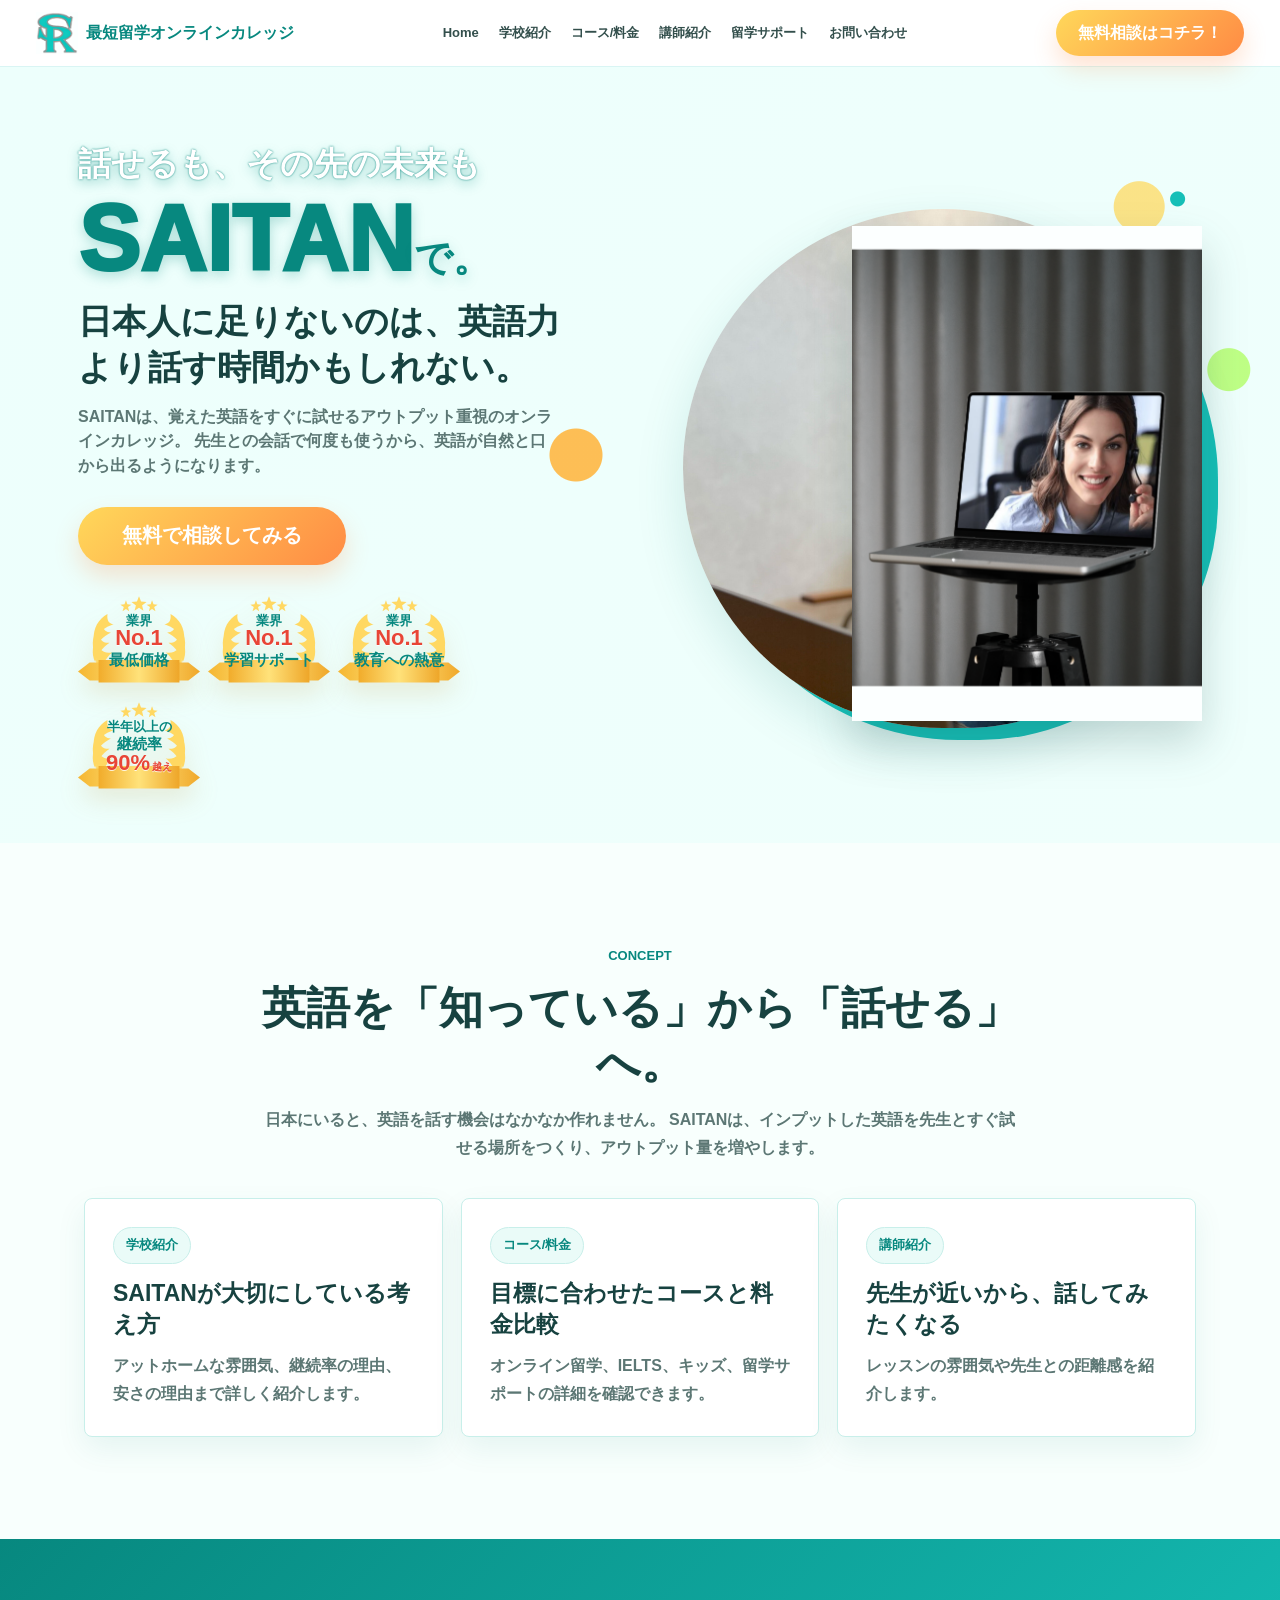
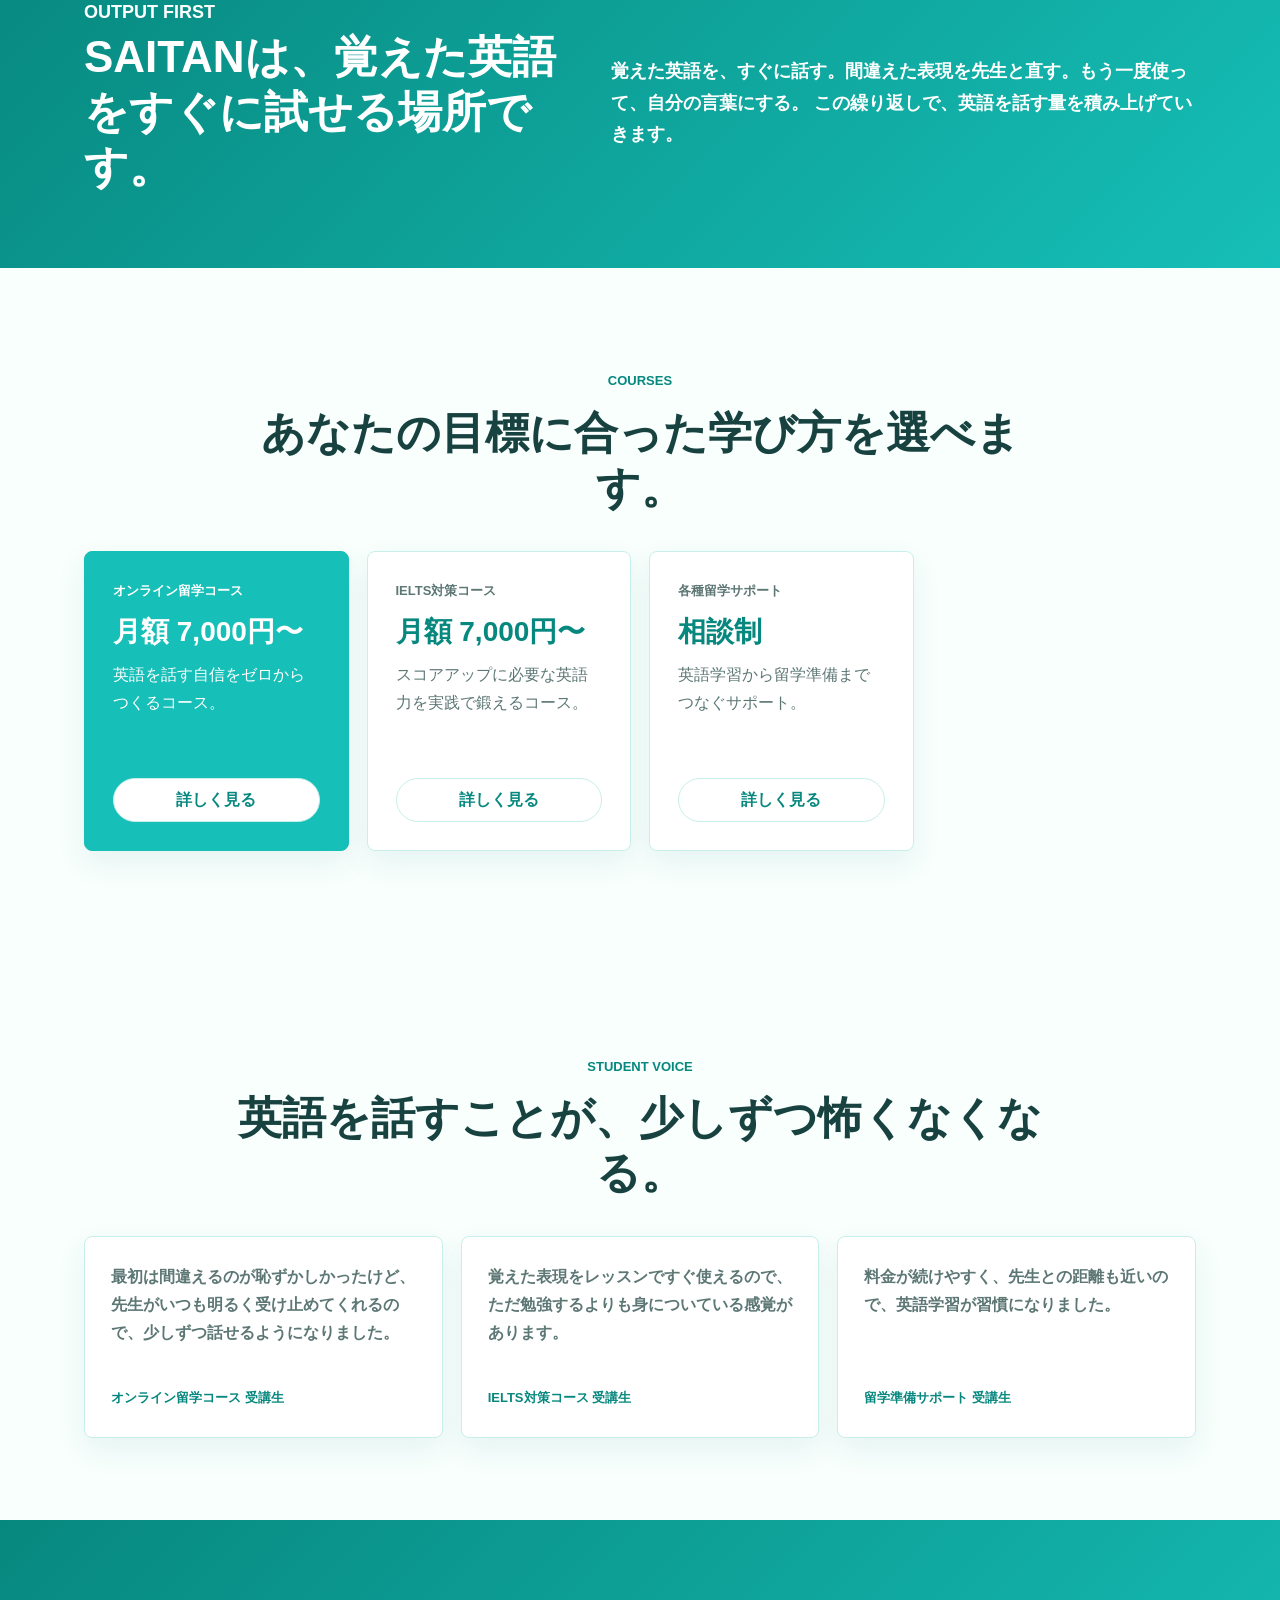
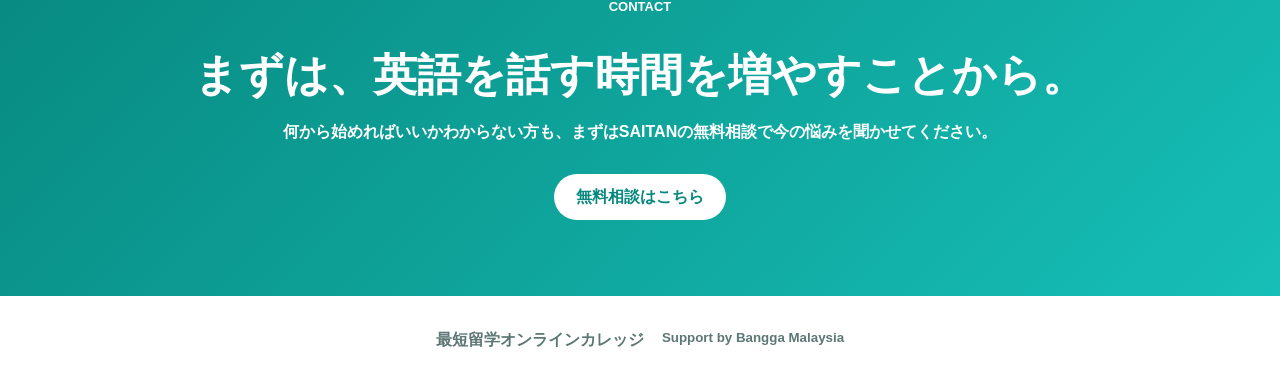
==== commit 1afb2c3d: "Convert landing page to multi-page site" ====
--- a/index.html
+++ b/index.html
@@ -8,19 +8,19 @@
 </head>
 <body>
   <header class="site-header">
-    <a class="brand" href="#top" aria-label="SAITAN top">
+    <a class="brand" href="index.html" aria-label="SAITAN top">
       <img src="assets/logo-cropped.png" alt="">
       <span>最短留学オンラインカレッジ</span>
     </a>
     <nav class="nav" aria-label="メインナビゲーション">
-      <a href="#top">Home</a>
-      <a href="#reason">学校紹介</a>
-      <a href="#price">コース/料金</a>
-      <a href="#teachers">講師紹介</a>
-      <a href="#contact">お問い合わせ</a>
-      <a href="#faq">もっと見る</a>
+      <a href="index.html">Home</a>
+      <a href="about.html">学校紹介</a>
+      <a href="courses.html">コース/料金</a>
+      <a href="teachers.html">講師紹介</a>
+      <a href="support.html">留学サポート</a>
+      <a href="faq.html">お問い合わせ</a>
     </nav>
-    <a class="header-cta" href="#contact">無料相談はコチラ！</a>
+    <a class="header-cta" href="faq.html#contact">無料相談はコチラ！</a>
   </header>
 
   <main id="top">
@@ -31,11 +31,11 @@
           <h1><span>SAITAN</span>で。</h1>
           <h2 class="hero-subtitle">日本人に足りないのは、英語力<br>より話す時間かもしれない。</h2>
           <p class="lead">
-            SAITANは、覚えた英語をすぐ試せるアウトプット重視のオンラインカレッジ。
-            インプットした表現を先生との会話で何度も使うから、英語が自然と口から出るようになります。
+            SAITANは、覚えた英語をすぐに試せるアウトプット重視のオンラインカレッジ。
+            先生との会話で何度も使うから、英語が自然と口から出るようになります。
           </p>
           <div class="hero-actions">
-            <a class="primary-button" href="#contact">無料で相談してみる</a>
+            <a class="primary-button" href="faq.html#contact">無料で相談してみる</a>
           </div>
           <div class="hero-badges" aria-label="実績">
             <span><small>業界</small><strong>No.1</strong><b>最低価格</b></span>
@@ -53,43 +53,31 @@
       </div>
     </section>
 
-    <section class="problem section">
+    <section class="section">
       <div class="section-heading">
-        <p class="eyebrow">Why SAITAN?</p>
-        <h2>英語を勉強しているのに、話せるようにならない理由。</h2>
+        <p class="eyebrow">Concept</p>
+        <h2>英語を「知っている」から「話せる」へ。</h2>
+        <p>
+          日本にいると、英語を話す機会はなかなか作れません。
+          SAITANは、インプットした英語を先生とすぐ試せる場所をつくり、アウトプット量を増やします。
+        </p>
       </div>
-      <div class="problem-flow">
-        <article class="problem-main">
-          <p class="problem-kicker">足りないのは、才能ではなく話す時間かもしれません</p>
-          <h3>単語も覚えた。文法も勉強した。<br>それでも言葉が出てこない。</h3>
-          <p>
-            その原因は、英語力が足りないからではなく、英語を実際に口に出して使う時間が足りていないからかもしれません。
-            日本にいると、英語を聞いたり読んだりする機会は作れても、誰かと英語で話す機会はなかなか作れません。
-          </p>
-        </article>
-        <div class="flow-steps" aria-label="SAITANで増やす英語学習の流れ">
-          <div class="flow-step">
-            <span>Input</span>
-            <strong>表現を知る</strong>
-          </div>
-          <div class="flow-arrow">→</div>
-          <div class="flow-step active">
-            <span>Output</span>
-            <strong>先生とすぐ試す</strong>
-          </div>
-          <div class="flow-arrow">→</div>
-          <div class="flow-step">
-            <span>Habit</span>
-            <strong>話す量が増える</strong>
-          </div>
-        </div>
-        <article class="problem-answer">
-          <h3>だからSAITANは、「学ぶ」だけで終わらせません。</h3>
-          <p>
-            英語が話せるようになるには、インプットした知識を何度も試すアウトプットの量が必要です。
-            覚えた英語を、すぐに話して、間違えて、もう一度使う場所をつくります。
-          </p>
-        </article>
+      <div class="home-links">
+        <a href="about.html">
+          <span>学校紹介</span>
+          <strong>SAITANが大切にしている考え方</strong>
+          <p>アットホームな雰囲気、継続率の理由、安さの理由まで詳しく紹介します。</p>
+        </a>
+        <a href="courses.html">
+          <span>コース/料金</span>
+          <strong>目標に合わせたコースと料金比較</strong>
+          <p>オンライン留学、IELTS、キッズ、留学サポートの詳細を確認できます。</p>
+        </a>
+        <a href="teachers.html">
+          <span>講師紹介</span>
+          <strong>先生が近いから、話してみたくなる</strong>
+          <p>レッスンの雰囲気や先生との距離感を紹介します。</p>
+        </a>
       </div>
     </section>
 
@@ -100,247 +88,36 @@
           <h2>SAITANは、覚えた英語をすぐに試せる場所です。</h2>
         </div>
         <p>
-          SAITANのレッスンは、ただ先生の話を聞くだけの時間ではありません。
-          生徒が自分の言葉で話す時間をしっかりつくり、先生がその場で表現を直し、もう一度使えるようにサポートします。
+          覚えた英語を、すぐに話す。間違えた表現を先生と直す。もう一度使って、自分の言葉にする。
+          この繰り返しで、英語を話す量を積み上げていきます。
         </p>
       </div>
     </section>
 
-    <section id="reason" class="section reason">
-      <div class="section-heading">
-        <p class="eyebrow">Reason</p>
-        <h2>話す量が増えるから、英語が自分の言葉になる。</h2>
-      </div>
-      <div class="reason-layout">
-        <div class="reason-image">
-          <img src="assets/lesson.png" alt="オンライン英会話の講師">
-        </div>
-        <div class="reason-list">
-          <article>
-            <span>Step 1</span>
-            <h3>インプットした表現を、すぐ使う</h3>
-            <p>覚えた単語やフレーズを、レッスン中の会話ですぐに試します。知識で止めず、口に出す回数を増やします。</p>
-          </article>
-          <article>
-            <span>Step 2</span>
-            <h3>先生が会話を広げ、その場で直す</h3>
-            <p>先生が一方的に教えるのではなく、質問し、会話を広げ、間違えた表現をその場で使いやすい英語に整えます。</p>
-          </article>
-          <article>
-            <span>Step 3</span>
-            <h3>直した表現を、もう一度使う</h3>
-            <p>試して、直して、もう一度話す。この繰り返しが、英語を「知っている」から「話せる」へ変えていきます。</p>
-          </article>
-        </div>
-      </div>
-    </section>
-
-    <section class="proof section">
-      <div class="section-heading">
-        <p class="eyebrow">Result</p>
-        <h2>続けられる人が多いから、話す量が積み上がる。</h2>
-      </div>
-      <div class="proof-copy">
-        <p>
-          英語学習で一番難しいのは、短期間で頑張ることではなく、無理なく続けること。
-          SAITANでは、続けやすい料金、相談しやすいサポート、話しやすいレッスン環境を整えることで、多くの生徒が学習を継続しています。
-        </p>
-        <p>
-          続けるほど、英語を口に出す回数は増えていきます。
-          最初は短い一言でも、回数を重ねることで少しずつ会話が続くようになる。
-          SAITANの高い継続率は、その積み重ねを支える環境があるからです。
-        </p>
-      </div>
-    </section>
-
-    <section id="teachers" class="teachers">
-      <div class="section-heading">
-        <p class="eyebrow">Teachers</p>
-        <h2>先生が近いから、間違えても話してみたくなる。</h2>
-      </div>
-      <div class="teacher-card">
-        <div class="teacher-photo">
-          <img src="assets/hero.jpg" alt="SAITANのレッスン風景">
-        </div>
-        <div class="teacher-text">
-          <h3>オンラインでも、アットホームな学校でありたい。</h3>
-          <p>
-            SAITANの先生は、ただ英語を教えるだけの存在ではありません。
-            生徒の目標や苦手なところを理解しながら、「今日はここまで話せたね」「次はこの表現を使ってみよう」と、近い距離で伴走します。
-          </p>
-          <p>
-            英語を話す時に必要なのは、正しい知識だけではありません。
-            間違えても大丈夫だと思える空気、もう一度挑戦したくなる声かけ、続けて通いたくなる安心感。
-            そのあたたかさが、SAITANのアットホームな雰囲気をつくっています。
-          </p>
-          <ul>
-            <li>生徒一人ひとりの目標や苦手に合わせる</li>
-            <li>間違いを責めず、次に使える表現へ変える</li>
-            <li>先生も無理なく働ける環境を大切にする</li>
-          </ul>
-        </div>
-      </div>
-    </section>
-
-    <section id="price" class="section price">
+    <section class="section">
       <div class="section-heading">
         <p class="eyebrow">Courses</p>
-        <h2>あなたの目標に合ったコースを選べます。</h2>
-        <p>「まずは話せるようになりたい」「試験対策をしたい」「留学前に準備したい」目的に合わせて、ぴったりの学び方をご提案します。</p>
+        <h2>あなたの目標に合った学び方を選べます。</h2>
       </div>
-      <div class="price-grid">
+      <div class="price-grid compact">
         <article class="plan featured">
           <p class="plan-label">オンライン留学コース</p>
           <h3>月額 7,000円〜</h3>
           <p>英語を話す自信をゼロからつくるコース。</p>
-          <ul>
-            <li>会話力ゼロでも安心のスタート</li>
-            <li>日常英会話を楽しく習得</li>
-            <li>先生がペースを合わせてくれる</li>
-            <li>週1回〜柔軟に対応</li>
-          </ul>
-          <a href="#contact">相談する</a>
+          <a href="courses.html">詳しく見る</a>
         </article>
         <article class="plan">
           <p class="plan-label">IELTS対策コース</p>
           <h3>月額 7,000円〜</h3>
           <p>スコアアップに必要な英語力を実践で鍛えるコース。</p>
-          <ul>
-            <li>スコア別カスタムプラン</li>
-            <li>4技能対策</li>
-            <li>過去問・模擬試験フィードバック</li>
-            <li>合格実績多数あり</li>
-          </ul>
-          <a href="#contact">相談する</a>
-        </article>
-        <article class="plan">
-          <p class="plan-label">キッズ・家族向けコース</p>
-          <h3>月額 7,000円〜</h3>
-          <p>家庭に英語環境をつくるコース。</p>
-          <ul>
-            <li>家族みんなで学べる英語環境</li>
-            <li>遊び感覚で自然に身につく英語</li>
-            <li>日常で英語が使えるようになる</li>
-            <li>やさしい講師が丁寧にサポート</li>
-          </ul>
-          <a href="#contact">相談する</a>
+          <a href="courses.html">詳しく見る</a>
         </article>
         <article class="plan">
           <p class="plan-label">各種留学サポート</p>
-          <h3>月額 7,000円〜</h3>
+          <h3>相談制</h3>
           <p>英語学習から留学準備までつなぐサポート。</p>
-          <ul>
-            <li>目的に合った留学プラン設計</li>
-            <li>出願・ビザ・渡航までサポート</li>
-            <li>留学費用や現地生活まで一貫対応</li>
-            <li>留学後のキャリアまで見据える</li>
-          </ul>
-          <a href="#contact">相談する</a>
+          <a href="support.html">詳しく見る</a>
         </article>
-      </div>
-    </section>
-
-    <section class="fee section">
-      <div class="section-heading">
-        <p class="eyebrow">Fee</p>
-        <h2>圧倒的なコストパフォーマンス。</h2>
-        <p>続けやすい価格で、アウトプットの機会をしっかり確保。英語を話す時間を増やしたい人に、無理なく始めやすい料金設計です。</p>
-      </div>
-      <div class="comparison-stack">
-        <article class="comparison">
-          <div class="comparison-title">
-            <h3>IELTS対策コース</h3>
-            <p>3ヶ月で24コマ受講した場合の目安</p>
-          </div>
-          <div class="comparison-table">
-            <div class="compare-col recommended">
-              <strong>SAITAN</strong>
-              <b>月額 ¥4,500〜</b>
-              <span>マンツーマン：すべて</span>
-              <span>添削費：0円で無制限</span>
-              <span>教材費：0円</span>
-              <span>入学金：0円</span>
-              <span>生活費・諸費用：0円</span>
-            </div>
-            <div class="compare-col">
-              <strong>他校平均</strong>
-              <b>月額 ¥30,000前後</b>
-              <span>マンツーマン：15コマ程度</span>
-              <span>添削費：回数制限あり</span>
-              <span>教材費：5万円前後</span>
-              <span>入学金：5万円前後</span>
-              <span>生活費・諸費用：0円</span>
-            </div>
-            <div class="compare-col">
-              <strong>セブ島留学</strong>
-              <b>月額 ¥7,000前後</b>
-              <span>マンツーマン：20コマ程度</span>
-              <span>添削費：0円</span>
-              <span>教材費：9,000円前後</span>
-              <span>入学金：2万円前後</span>
-              <span>生活費・諸費用：30万円前後</span>
-            </div>
-          </div>
-        </article>
-        <article class="comparison">
-          <div class="comparison-title">
-            <h3>オンライン留学コース</h3>
-            <p>3ヶ月で24コマ受講した場合の目安</p>
-          </div>
-          <div class="comparison-table">
-            <div class="compare-col recommended">
-              <strong>SAITAN</strong>
-              <b>月額 ¥3,500〜</b>
-              <span>マンツーマン：すべて</span>
-              <span>添削費：0円</span>
-              <span>教材費：0円</span>
-              <span>入学金：0円</span>
-              <span>生活費・諸費用：0円</span>
-            </div>
-            <div class="compare-col">
-              <strong>他校平均</strong>
-              <b>月額 ¥7,000前後</b>
-              <span>マンツーマン：12コマ程度</span>
-              <span>添削費：5,000円前後</span>
-              <span>教材費：5万円前後</span>
-              <span>入学金：0円</span>
-              <span>生活費・諸費用：0円</span>
-            </div>
-            <div class="compare-col">
-              <strong>セブ島留学</strong>
-              <b>月額 ¥5,000前後</b>
-              <span>マンツーマン：18コマ程度</span>
-              <span>添削費：8,000円前後</span>
-              <span>教材費：2万円前後</span>
-              <span>入学金：0円</span>
-              <span>生活費・諸費用：30万円前後</span>
-            </div>
-          </div>
-        </article>
-      </div>
-      <p class="fee-note">※料金は受講条件や時期により変動する場合があります。比較は3ヶ月で24コマ受講した場合の目安です。詳しい料金は無料相談でご案内します。</p>
-    </section>
-
-    <section class="honest">
-      <div class="honest-inner">
-        <div>
-          <p class="eyebrow">Honest Policy</p>
-          <h2>続けやすい価格には、理由があります。</h2>
-        </div>
-        <div class="honest-cards">
-          <article>
-            <h3>安さだけを売りにしているスクールではありません</h3>
-            <p>SAITANは、大きな教室を持たず、先生が自宅から働けるオンライン環境を整えることで、運営コストを抑えています。</p>
-          </article>
-          <article>
-            <h3>生徒にも、先生にも、続けやすい環境を</h3>
-            <p>その分、生徒には続けやすい価格を。先生には無理なく働ける環境を。この両方を大切にしているから、あたたかく、続けやすい学校づくりができています。</p>
-          </article>
-          <article class="notice">
-            <h3>もちろん、正直にお伝えしたいこともあります</h3>
-            <p>SAITANの先生は、東南アジア地域からレッスンを行うことがあります。そのため、天候や地域の通信環境によって、まれに電波が不安定になる場合があります。万が一レッスンに支障が出た場合は、状況に応じて振替など柔軟に対応します。</p>
-          </article>
-        </div>
       </div>
     </section>
 
@@ -349,7 +126,7 @@
         <p class="eyebrow">Student Voice</p>
         <h2>英語を話すことが、少しずつ怖くなくなる。</h2>
       </div>
-      <div class="voice-grid">
+      <div class="voice-grid compact">
         <article>
           <p>最初は間違えるのが恥ずかしかったけど、先生がいつも明るく受け止めてくれるので、少しずつ話せるようになりました。</p>
           <span>オンライン留学コース 受講生</span>
@@ -359,50 +136,17 @@
           <span>IELTS対策コース 受講生</span>
         </article>
         <article>
-          <p>先生が前回の内容を覚えてくれていて、毎回ちゃんと見てもらえている感じがします。だから続けやすいです。</p>
-          <span>キッズ・家族向けコース 受講生</span>
-        </article>
-        <article>
           <p>料金が続けやすく、先生との距離も近いので、英語学習が習慣になりました。</p>
           <span>留学準備サポート 受講生</span>
         </article>
       </div>
     </section>
 
-    <section id="faq" class="faq">
-      <div class="section-heading">
-        <p class="eyebrow">FAQ</p>
-        <h2>よくある質問</h2>
-      </div>
-      <div class="faq-list">
-        <details>
-          <summary>英語初心者でも大丈夫ですか？</summary>
-          <p>はい、大丈夫です。現在のレベルに合わせて、簡単な表現や短い会話から始めます。先生が話しやすい雰囲気をつくるので、英語に自信がない方でも安心して受講できます。</p>
-        </details>
-        <details>
-          <summary>レッスンでは何を重視していますか？</summary>
-          <p>SAITANでは、インプットした英語を実際に使うアウトプットの時間を大切にしています。先生が会話を引き出し、表現を直しながら、話す量を増やしていきます。</p>
-        </details>
-        <details>
-          <summary>なぜ料金が安いのですか？</summary>
-          <p>オンライン運営により教室費などの固定費を抑えているためです。また、先生が自宅から働ける環境を整えることで、続けやすい価格と良いレッスン環境の両立を目指しています。</p>
-        </details>
-        <details>
-          <summary>通信が悪い時はどうなりますか？</summary>
-          <p>天候や地域の通信環境により、まれに接続が不安定になる場合があります。その際は状況を確認し、必要に応じて振替など柔軟に対応します。</p>
-        </details>
-        <details>
-          <summary>無料相談では何を話しますか？</summary>
-          <p>現在の英語レベル、目標、学習に使える時間などをお聞きし、合うコースや学習の進め方をご提案します。無理な勧誘ではなく、まずは不安や疑問を相談できる時間です。</p>
-        </details>
-      </div>
-    </section>
-
-    <section id="contact" class="contact">
+    <section class="contact">
       <p class="eyebrow">Contact</p>
       <h2>まずは、英語を話す時間を増やすことから。</h2>
-      <p>英語を話せるようになりたい。でも、何から始めればいいかわからない。そんな方は、まずSAITANの無料相談で、今の悩みを聞かせてください。</p>
-      <a class="primary-button white" href="mailto:info@example.com">無料相談はこちら</a>
+      <p>何から始めればいいかわからない方も、まずはSAITANの無料相談で今の悩みを聞かせてください。</p>
+      <a class="primary-button white" href="faq.html#contact">無料相談はこちら</a>
     </section>
   </main>
 
--- a/styles.css
+++ b/styles.css
@@ -313,6 +313,32 @@
   padding: clamp(68px, 8vw, 104px) 24px;
 }
 
+.page-hero {
+  padding: clamp(72px, 9vw, 120px) 24px clamp(54px, 7vw, 84px);
+  text-align: center;
+  background:
+    radial-gradient(circle at 12% 20%, rgba(255, 216, 90, 0.62) 0 42px, transparent 44px),
+    radial-gradient(circle at 88% 70%, rgba(22, 191, 183, 0.2) 0 86px, transparent 88px),
+    linear-gradient(135deg, #edfffc 0%, #ffffff 100%);
+}
+
+.page-hero h1 {
+  max-width: 940px;
+  margin: 0 auto 20px;
+  color: var(--ink);
+  font-size: clamp(34px, 5vw, 58px);
+  line-height: 1.18;
+  text-shadow: none;
+}
+
+.page-hero p:not(.eyebrow) {
+  max-width: 780px;
+  margin: 0 auto;
+  color: var(--muted);
+  font-size: 18px;
+  font-weight: 800;
+}
+
 .section-heading {
   max-width: 820px;
   margin: 0 auto 36px;
@@ -322,6 +348,50 @@
 .section-heading > p:not(.eyebrow) {
   margin-inline: auto;
   max-width: 760px;
+  color: var(--muted);
+  font-weight: 700;
+}
+
+.home-links,
+.detail-grid {
+  display: grid;
+  grid-template-columns: repeat(3, minmax(0, 1fr));
+  gap: 18px;
+}
+
+.home-links a,
+.detail-grid article {
+  min-height: 230px;
+  padding: 28px;
+  background: var(--white);
+  border: 1px solid var(--line);
+  border-radius: 8px;
+  box-shadow: 0 12px 30px rgba(8, 114, 108, 0.08);
+}
+
+.home-links span,
+.detail-grid span {
+  display: inline-flex;
+  margin-bottom: 14px;
+  padding: 6px 12px;
+  color: var(--teal-dark);
+  background: var(--mint);
+  border: 1px solid var(--line);
+  border-radius: 999px;
+  font-size: 13px;
+  font-weight: 900;
+}
+
+.home-links strong {
+  display: block;
+  margin-bottom: 12px;
+  font-size: 23px;
+  line-height: 1.35;
+}
+
+.home-links p,
+.detail-grid p {
+  margin-bottom: 0;
   color: var(--muted);
   font-weight: 700;
 }
@@ -658,6 +728,14 @@
   padding: 28px;
 }
 
+.price-grid.compact .plan {
+  min-height: 300px;
+}
+
+.voice-grid.compact {
+  grid-template-columns: repeat(3, minmax(0, 1fr));
+}
+
 .plan h3 {
   color: var(--teal-dark);
   font-size: 28px;
@@ -960,7 +1038,10 @@
 
   .problem-grid,
   .price-grid,
-  .voice-grid {
+  .voice-grid,
+  .voice-grid.compact,
+  .home-links,
+  .detail-grid {
     grid-template-columns: 1fr;
   }
 
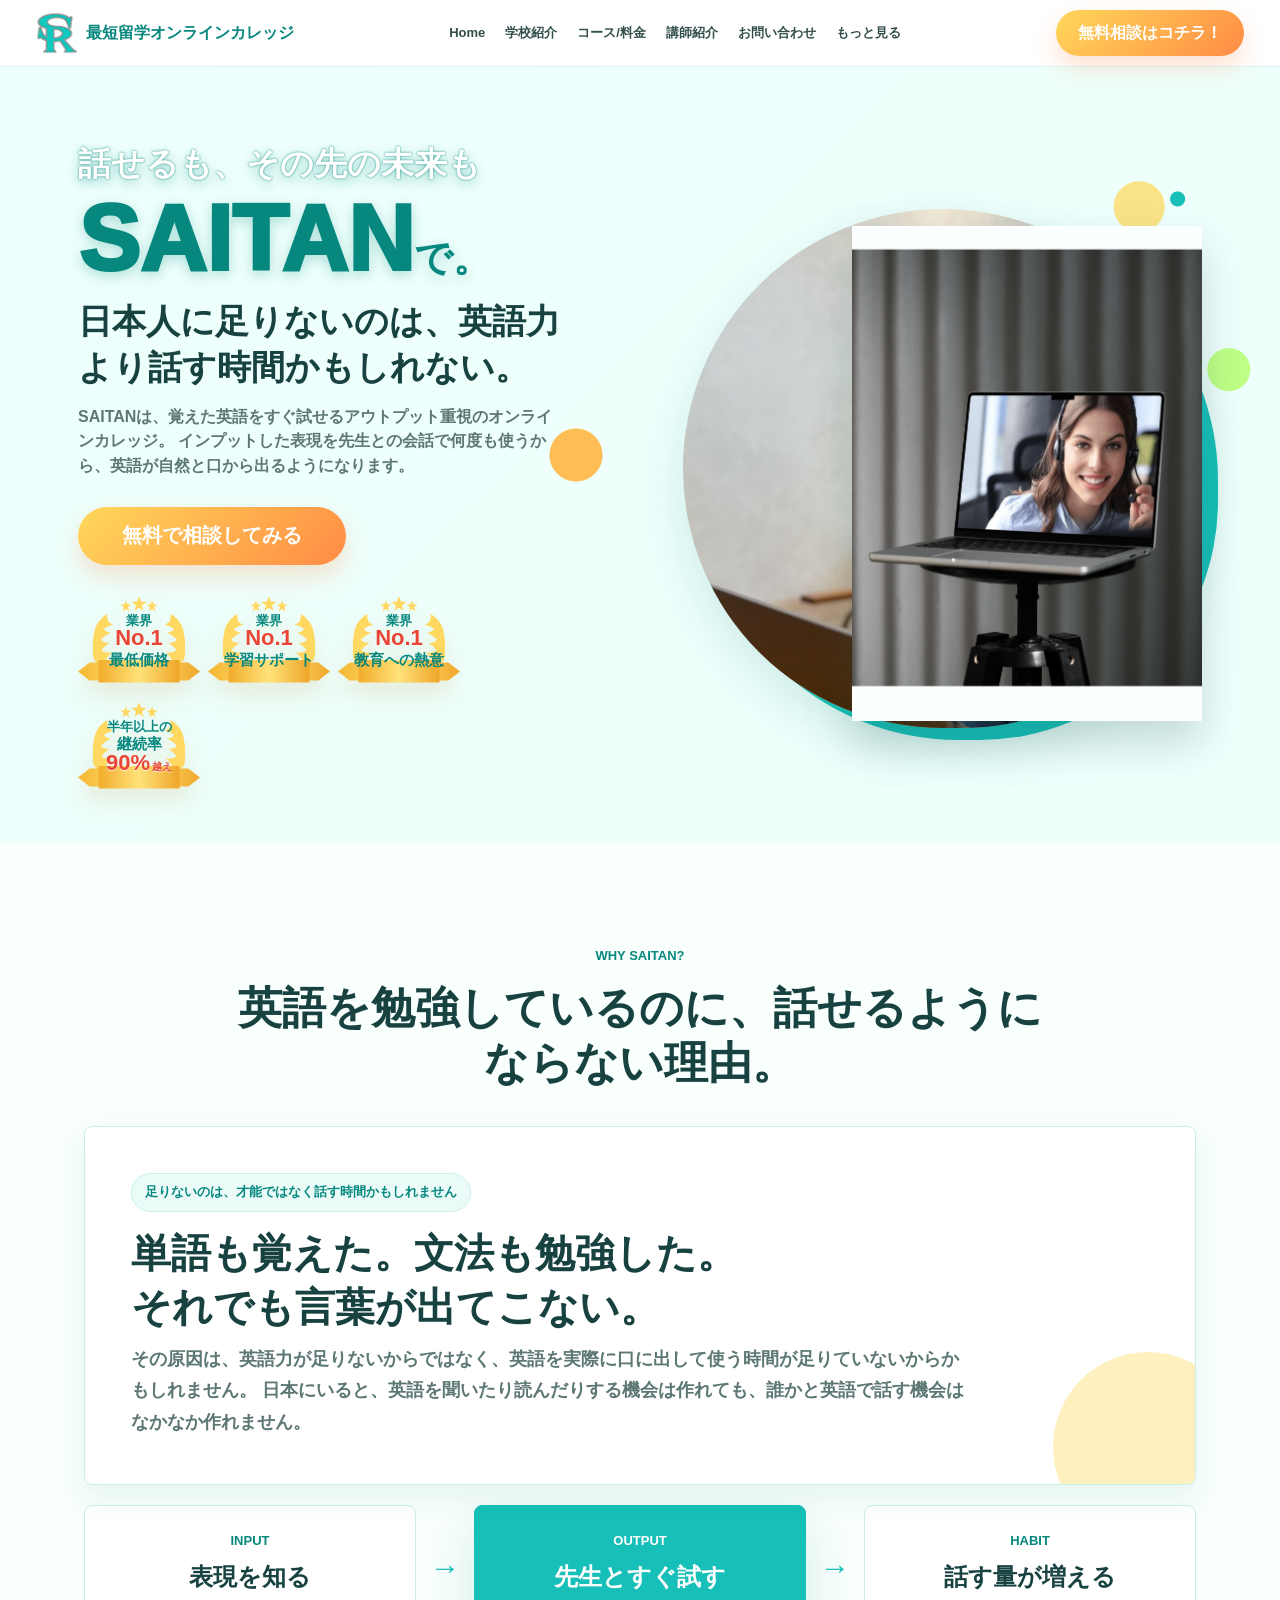
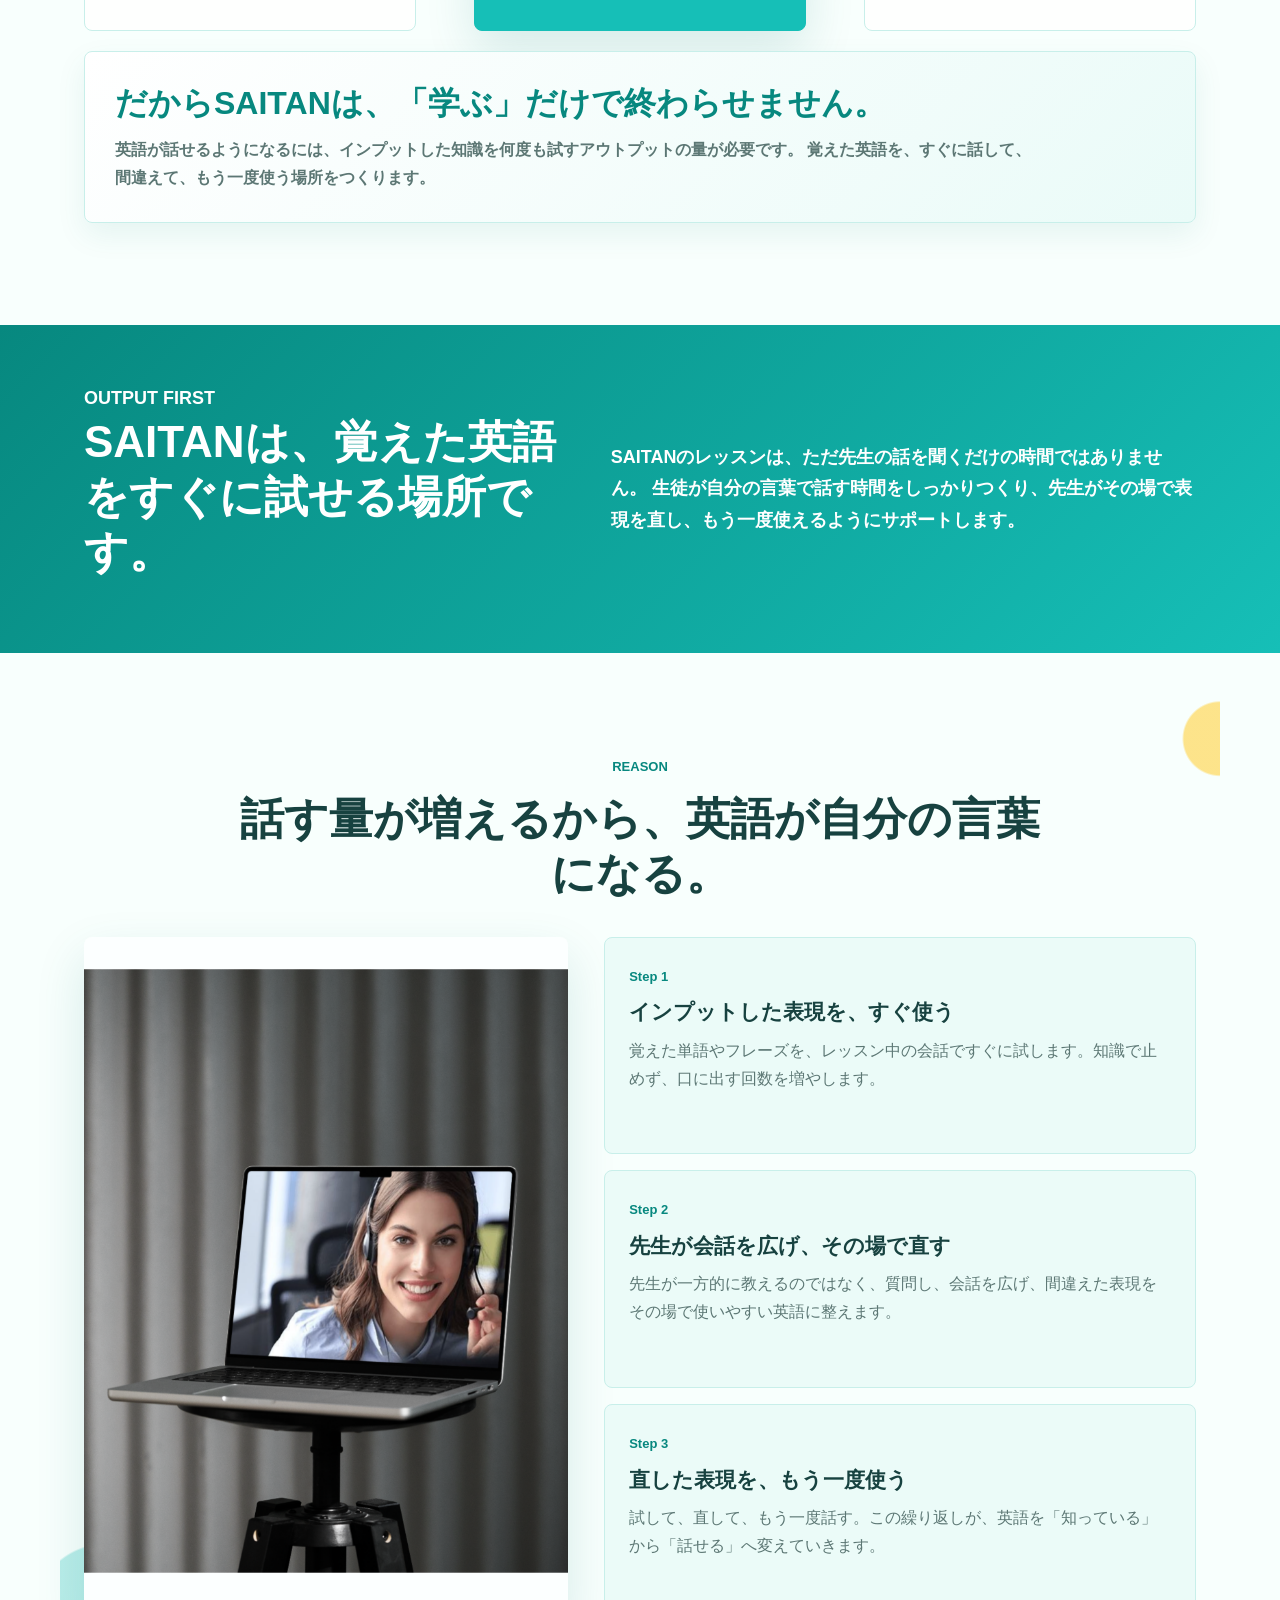
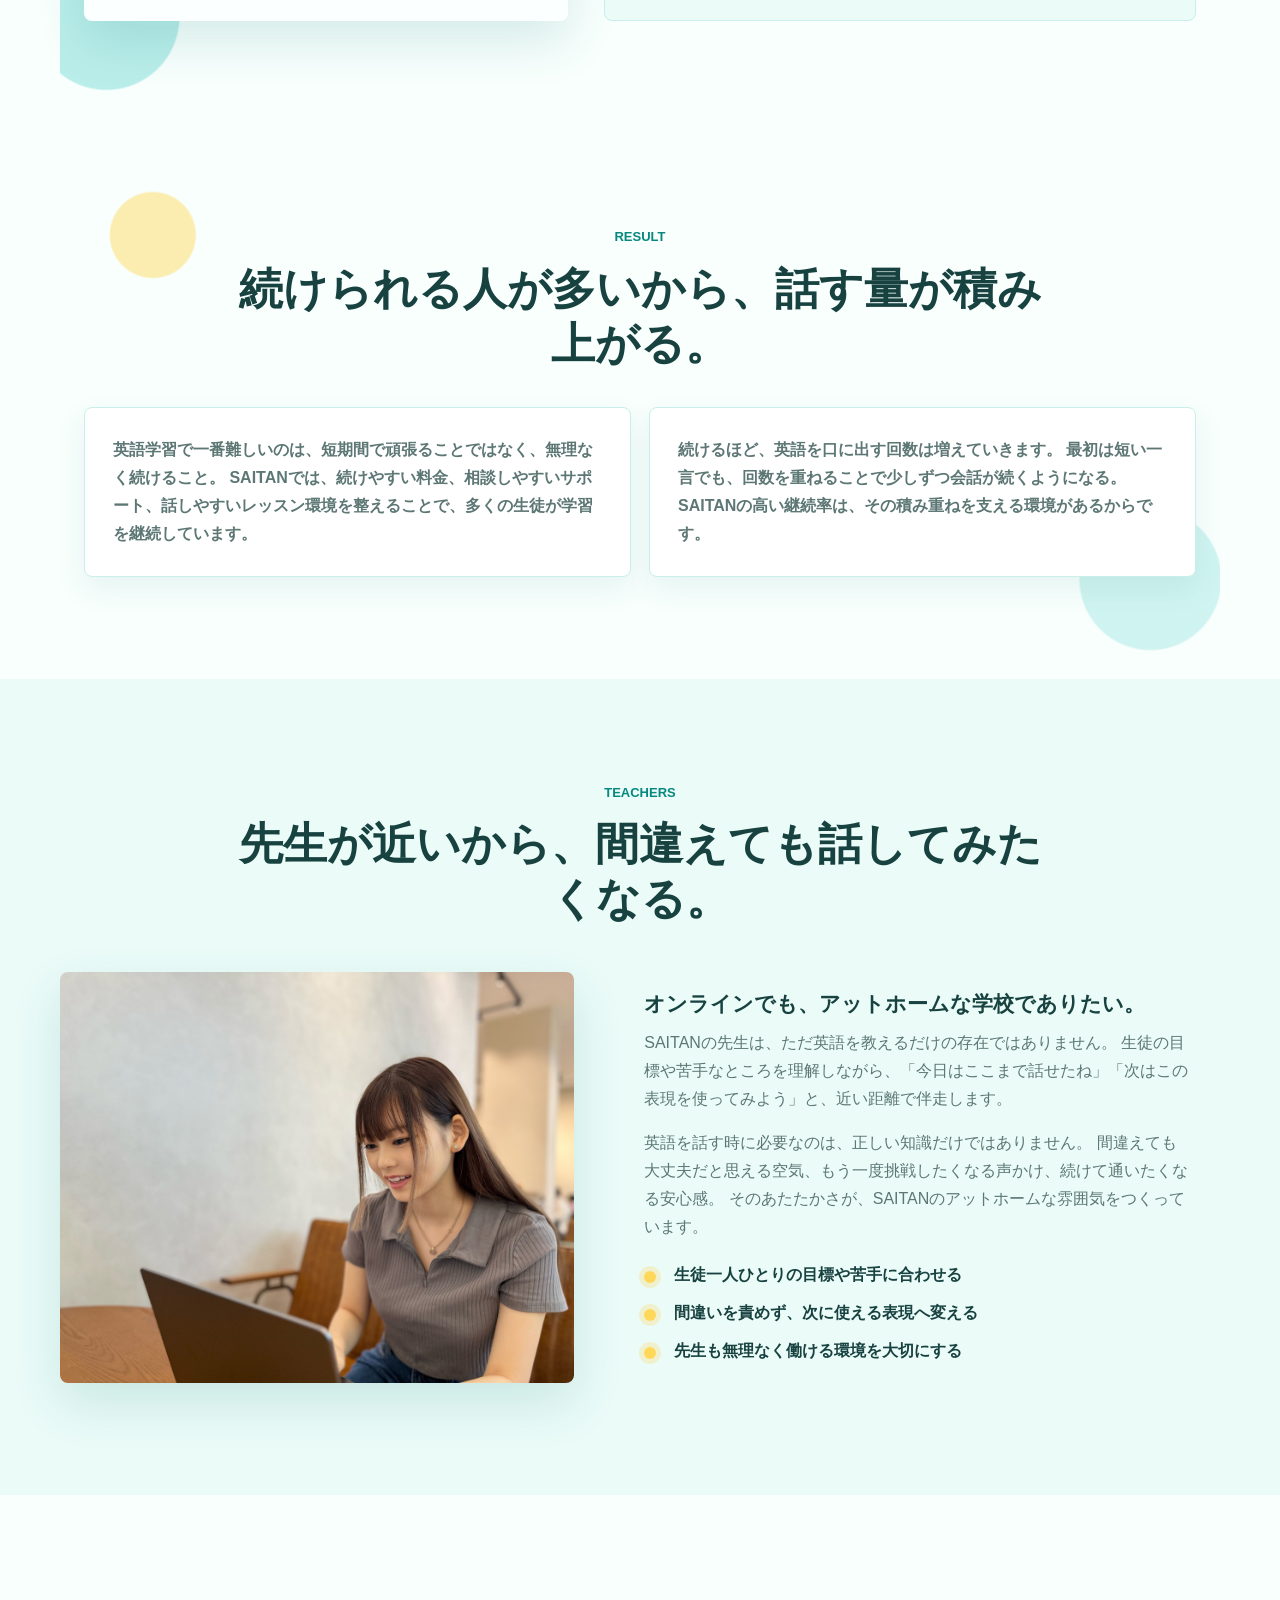
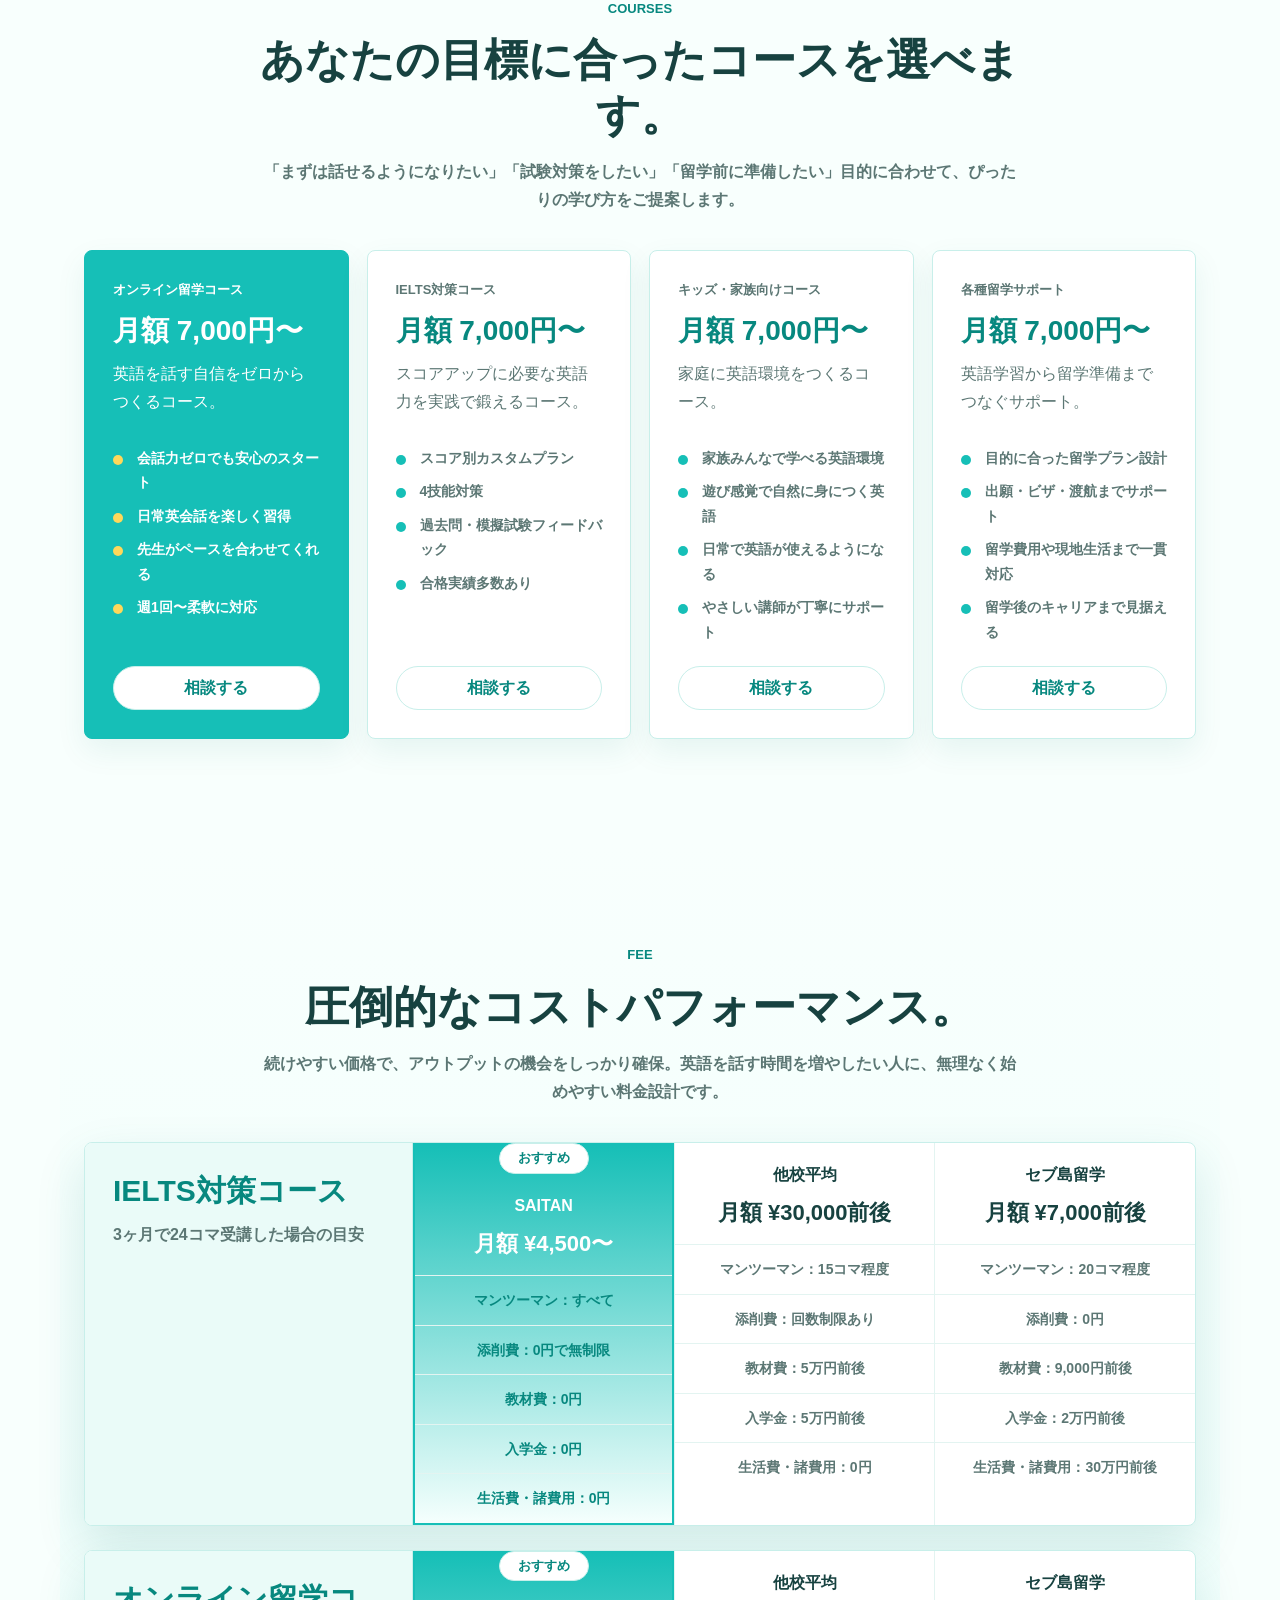
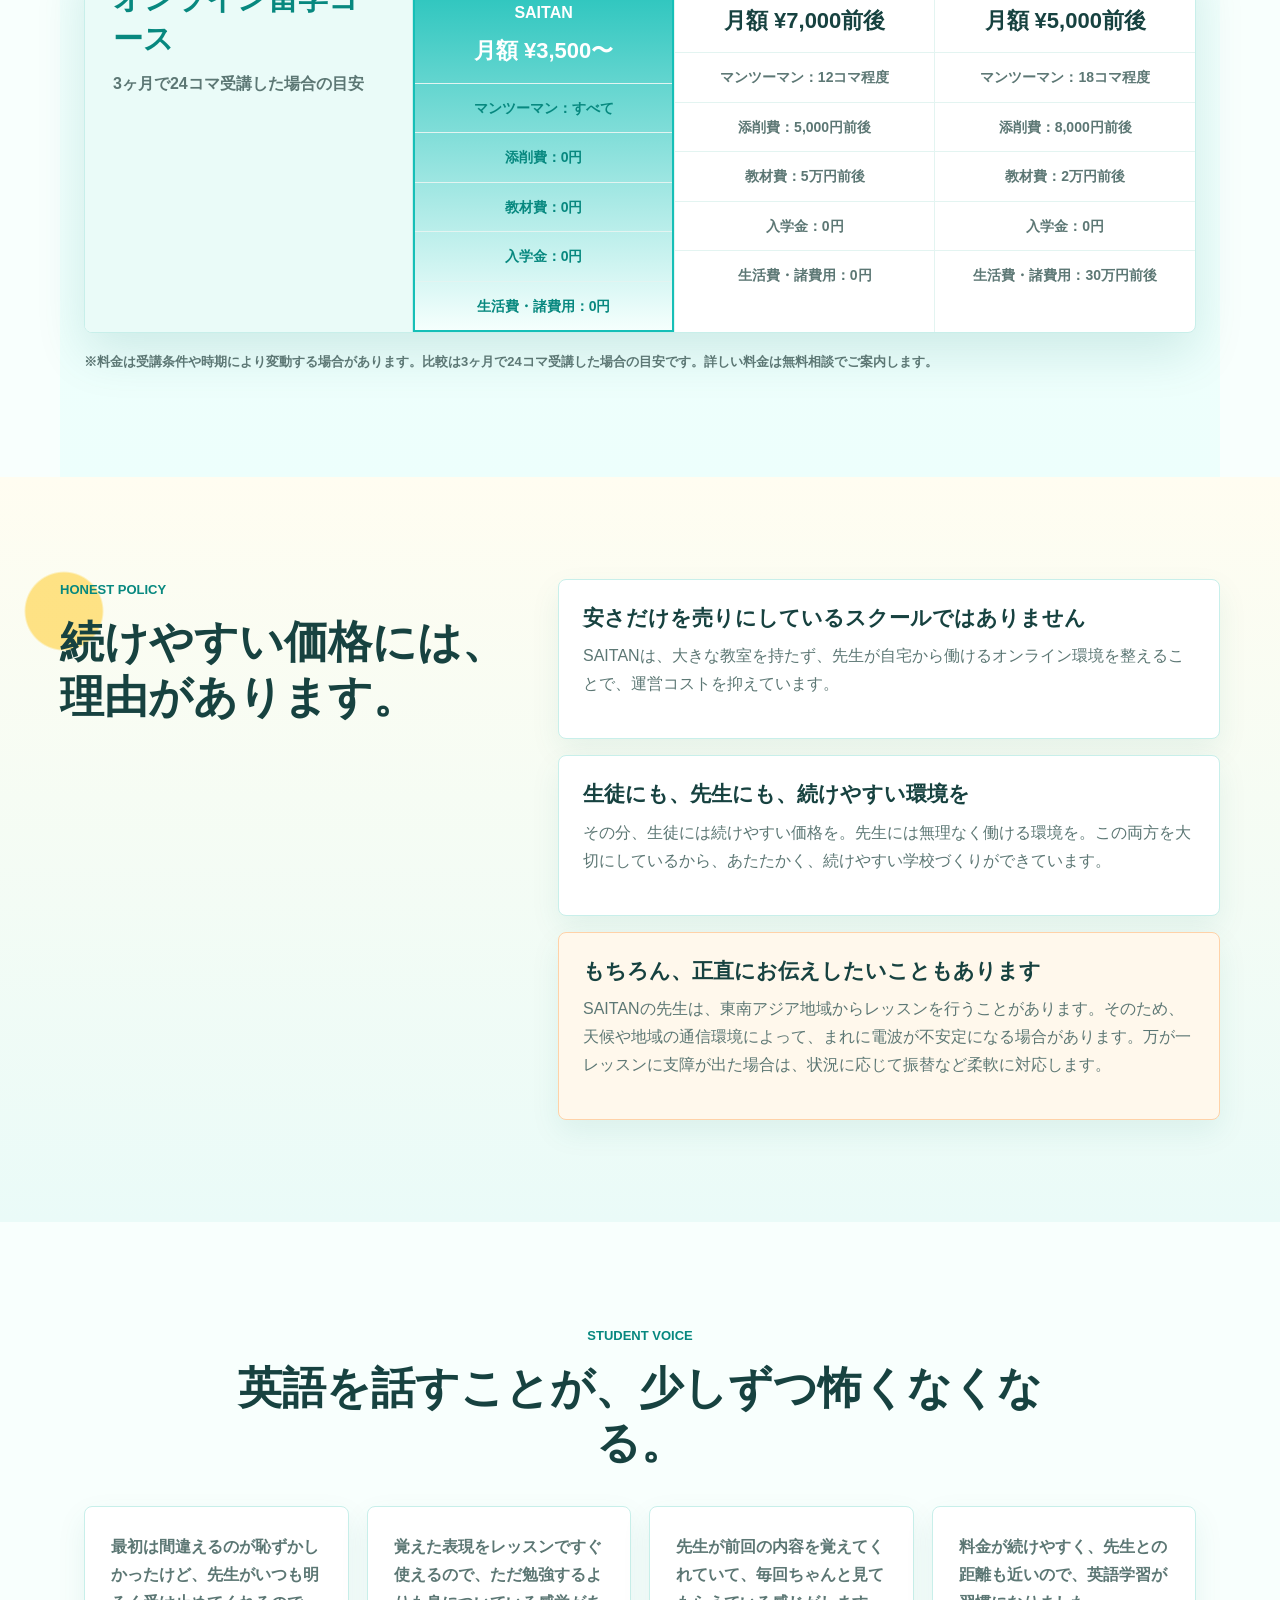
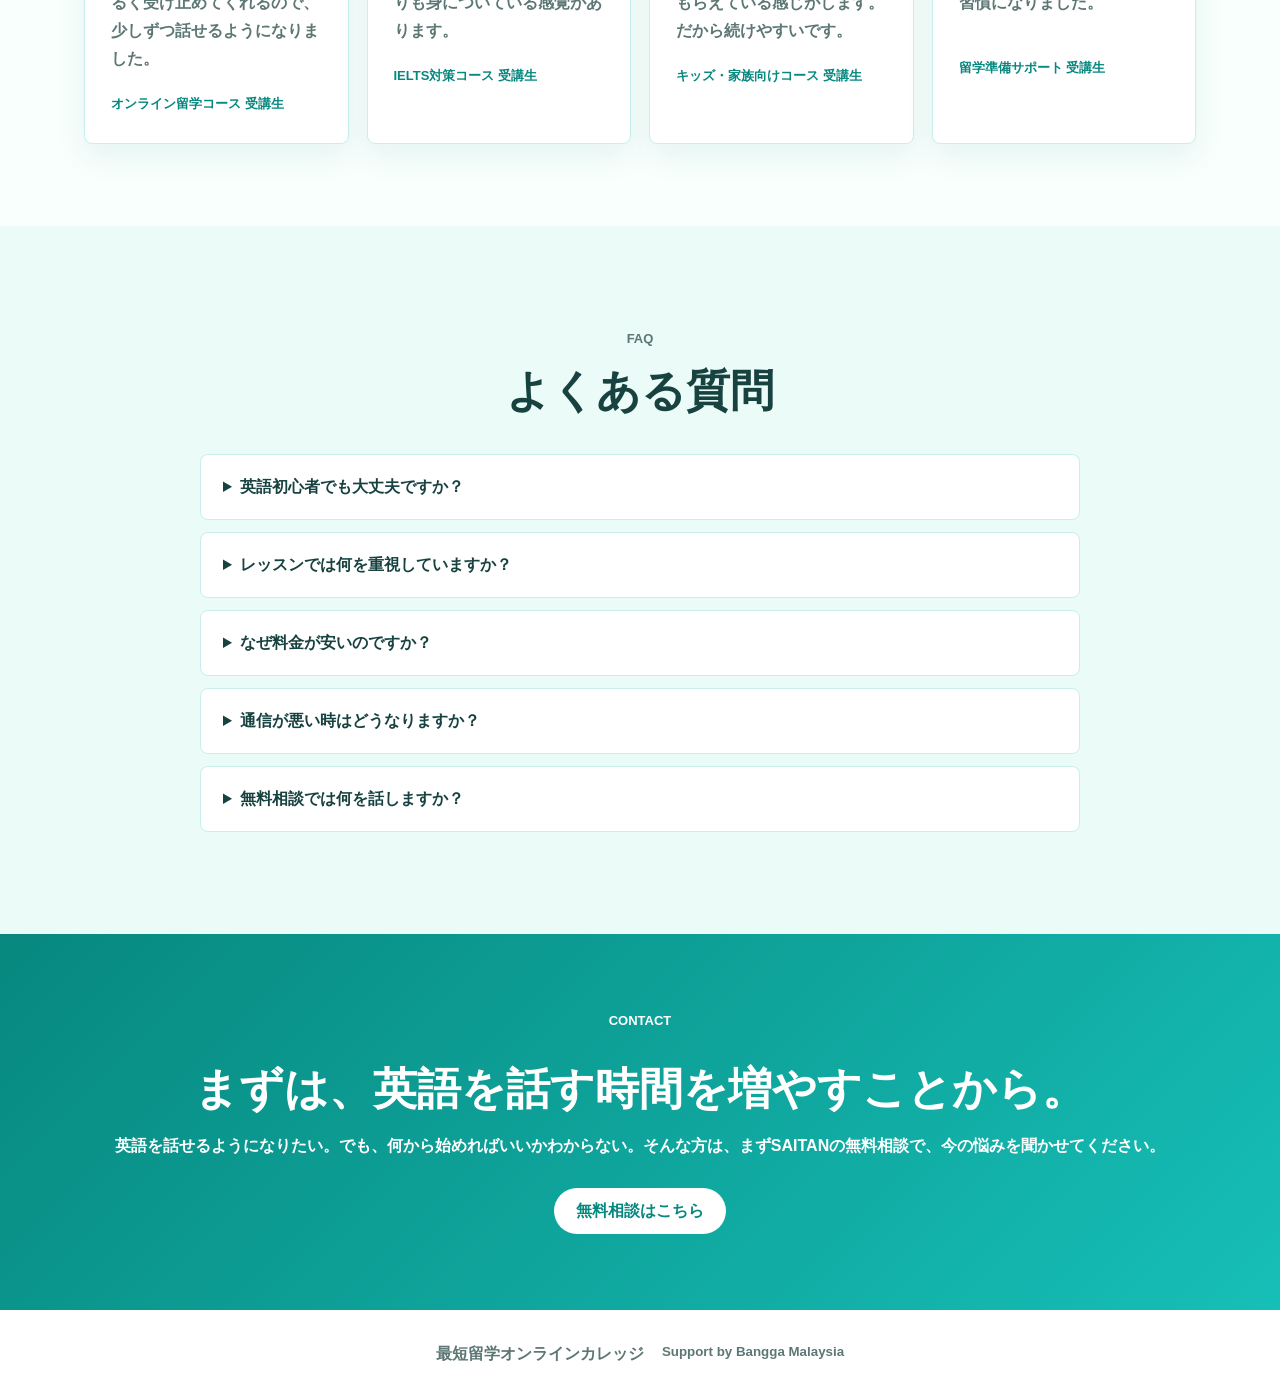
==== commit f82b2fef: "Restore original home page" ====
--- a/index.html
+++ b/index.html
@@ -8,19 +8,19 @@
 </head>
 <body>
   <header class="site-header">
-    <a class="brand" href="index.html" aria-label="SAITAN top">
+    <a class="brand" href="#top" aria-label="SAITAN top">
       <img src="assets/logo-cropped.png" alt="">
       <span>最短留学オンラインカレッジ</span>
     </a>
     <nav class="nav" aria-label="メインナビゲーション">
-      <a href="index.html">Home</a>
-      <a href="about.html">学校紹介</a>
-      <a href="courses.html">コース/料金</a>
-      <a href="teachers.html">講師紹介</a>
-      <a href="support.html">留学サポート</a>
-      <a href="faq.html">お問い合わせ</a>
+      <a href="#top">Home</a>
+      <a href="#reason">学校紹介</a>
+      <a href="#price">コース/料金</a>
+      <a href="#teachers">講師紹介</a>
+      <a href="#contact">お問い合わせ</a>
+      <a href="#faq">もっと見る</a>
     </nav>
-    <a class="header-cta" href="faq.html#contact">無料相談はコチラ！</a>
+    <a class="header-cta" href="#contact">無料相談はコチラ！</a>
   </header>
 
   <main id="top">
@@ -31,11 +31,11 @@
           <h1><span>SAITAN</span>で。</h1>
           <h2 class="hero-subtitle">日本人に足りないのは、英語力<br>より話す時間かもしれない。</h2>
           <p class="lead">
-            SAITANは、覚えた英語をすぐに試せるアウトプット重視のオンラインカレッジ。
-            先生との会話で何度も使うから、英語が自然と口から出るようになります。
+            SAITANは、覚えた英語をすぐ試せるアウトプット重視のオンラインカレッジ。
+            インプットした表現を先生との会話で何度も使うから、英語が自然と口から出るようになります。
           </p>
           <div class="hero-actions">
-            <a class="primary-button" href="faq.html#contact">無料で相談してみる</a>
+            <a class="primary-button" href="#contact">無料で相談してみる</a>
           </div>
           <div class="hero-badges" aria-label="実績">
             <span><small>業界</small><strong>No.1</strong><b>最低価格</b></span>
@@ -53,31 +53,43 @@
       </div>
     </section>
 
-    <section class="section">
-      <div class="section-heading">
-        <p class="eyebrow">Concept</p>
-        <h2>英語を「知っている」から「話せる」へ。</h2>
-        <p>
-          日本にいると、英語を話す機会はなかなか作れません。
-          SAITANは、インプットした英語を先生とすぐ試せる場所をつくり、アウトプット量を増やします。
-        </p>
-      </div>
-      <div class="home-links">
-        <a href="about.html">
-          <span>学校紹介</span>
-          <strong>SAITANが大切にしている考え方</strong>
-          <p>アットホームな雰囲気、継続率の理由、安さの理由まで詳しく紹介します。</p>
-        </a>
-        <a href="courses.html">
-          <span>コース/料金</span>
-          <strong>目標に合わせたコースと料金比較</strong>
-          <p>オンライン留学、IELTS、キッズ、留学サポートの詳細を確認できます。</p>
-        </a>
-        <a href="teachers.html">
-          <span>講師紹介</span>
-          <strong>先生が近いから、話してみたくなる</strong>
-          <p>レッスンの雰囲気や先生との距離感を紹介します。</p>
-        </a>
+    <section class="problem section">
+      <div class="section-heading">
+        <p class="eyebrow">Why SAITAN?</p>
+        <h2>英語を勉強しているのに、話せるようにならない理由。</h2>
+      </div>
+      <div class="problem-flow">
+        <article class="problem-main">
+          <p class="problem-kicker">足りないのは、才能ではなく話す時間かもしれません</p>
+          <h3>単語も覚えた。文法も勉強した。<br>それでも言葉が出てこない。</h3>
+          <p>
+            その原因は、英語力が足りないからではなく、英語を実際に口に出して使う時間が足りていないからかもしれません。
+            日本にいると、英語を聞いたり読んだりする機会は作れても、誰かと英語で話す機会はなかなか作れません。
+          </p>
+        </article>
+        <div class="flow-steps" aria-label="SAITANで増やす英語学習の流れ">
+          <div class="flow-step">
+            <span>Input</span>
+            <strong>表現を知る</strong>
+          </div>
+          <div class="flow-arrow">→</div>
+          <div class="flow-step active">
+            <span>Output</span>
+            <strong>先生とすぐ試す</strong>
+          </div>
+          <div class="flow-arrow">→</div>
+          <div class="flow-step">
+            <span>Habit</span>
+            <strong>話す量が増える</strong>
+          </div>
+        </div>
+        <article class="problem-answer">
+          <h3>だからSAITANは、「学ぶ」だけで終わらせません。</h3>
+          <p>
+            英語が話せるようになるには、インプットした知識を何度も試すアウトプットの量が必要です。
+            覚えた英語を、すぐに話して、間違えて、もう一度使う場所をつくります。
+          </p>
+        </article>
       </div>
     </section>
 
@@ -88,36 +100,247 @@
           <h2>SAITANは、覚えた英語をすぐに試せる場所です。</h2>
         </div>
         <p>
-          覚えた英語を、すぐに話す。間違えた表現を先生と直す。もう一度使って、自分の言葉にする。
-          この繰り返しで、英語を話す量を積み上げていきます。
+          SAITANのレッスンは、ただ先生の話を聞くだけの時間ではありません。
+          生徒が自分の言葉で話す時間をしっかりつくり、先生がその場で表現を直し、もう一度使えるようにサポートします。
         </p>
       </div>
     </section>
 
-    <section class="section">
+    <section id="reason" class="section reason">
+      <div class="section-heading">
+        <p class="eyebrow">Reason</p>
+        <h2>話す量が増えるから、英語が自分の言葉になる。</h2>
+      </div>
+      <div class="reason-layout">
+        <div class="reason-image">
+          <img src="assets/lesson.png" alt="オンライン英会話の講師">
+        </div>
+        <div class="reason-list">
+          <article>
+            <span>Step 1</span>
+            <h3>インプットした表現を、すぐ使う</h3>
+            <p>覚えた単語やフレーズを、レッスン中の会話ですぐに試します。知識で止めず、口に出す回数を増やします。</p>
+          </article>
+          <article>
+            <span>Step 2</span>
+            <h3>先生が会話を広げ、その場で直す</h3>
+            <p>先生が一方的に教えるのではなく、質問し、会話を広げ、間違えた表現をその場で使いやすい英語に整えます。</p>
+          </article>
+          <article>
+            <span>Step 3</span>
+            <h3>直した表現を、もう一度使う</h3>
+            <p>試して、直して、もう一度話す。この繰り返しが、英語を「知っている」から「話せる」へ変えていきます。</p>
+          </article>
+        </div>
+      </div>
+    </section>
+
+    <section class="proof section">
+      <div class="section-heading">
+        <p class="eyebrow">Result</p>
+        <h2>続けられる人が多いから、話す量が積み上がる。</h2>
+      </div>
+      <div class="proof-copy">
+        <p>
+          英語学習で一番難しいのは、短期間で頑張ることではなく、無理なく続けること。
+          SAITANでは、続けやすい料金、相談しやすいサポート、話しやすいレッスン環境を整えることで、多くの生徒が学習を継続しています。
+        </p>
+        <p>
+          続けるほど、英語を口に出す回数は増えていきます。
+          最初は短い一言でも、回数を重ねることで少しずつ会話が続くようになる。
+          SAITANの高い継続率は、その積み重ねを支える環境があるからです。
+        </p>
+      </div>
+    </section>
+
+    <section id="teachers" class="teachers">
+      <div class="section-heading">
+        <p class="eyebrow">Teachers</p>
+        <h2>先生が近いから、間違えても話してみたくなる。</h2>
+      </div>
+      <div class="teacher-card">
+        <div class="teacher-photo">
+          <img src="assets/hero.jpg" alt="SAITANのレッスン風景">
+        </div>
+        <div class="teacher-text">
+          <h3>オンラインでも、アットホームな学校でありたい。</h3>
+          <p>
+            SAITANの先生は、ただ英語を教えるだけの存在ではありません。
+            生徒の目標や苦手なところを理解しながら、「今日はここまで話せたね」「次はこの表現を使ってみよう」と、近い距離で伴走します。
+          </p>
+          <p>
+            英語を話す時に必要なのは、正しい知識だけではありません。
+            間違えても大丈夫だと思える空気、もう一度挑戦したくなる声かけ、続けて通いたくなる安心感。
+            そのあたたかさが、SAITANのアットホームな雰囲気をつくっています。
+          </p>
+          <ul>
+            <li>生徒一人ひとりの目標や苦手に合わせる</li>
+            <li>間違いを責めず、次に使える表現へ変える</li>
+            <li>先生も無理なく働ける環境を大切にする</li>
+          </ul>
+        </div>
+      </div>
+    </section>
+
+    <section id="price" class="section price">
       <div class="section-heading">
         <p class="eyebrow">Courses</p>
-        <h2>あなたの目標に合った学び方を選べます。</h2>
-      </div>
-      <div class="price-grid compact">
+        <h2>あなたの目標に合ったコースを選べます。</h2>
+        <p>「まずは話せるようになりたい」「試験対策をしたい」「留学前に準備したい」目的に合わせて、ぴったりの学び方をご提案します。</p>
+      </div>
+      <div class="price-grid">
         <article class="plan featured">
           <p class="plan-label">オンライン留学コース</p>
           <h3>月額 7,000円〜</h3>
           <p>英語を話す自信をゼロからつくるコース。</p>
-          <a href="courses.html">詳しく見る</a>
+          <ul>
+            <li>会話力ゼロでも安心のスタート</li>
+            <li>日常英会話を楽しく習得</li>
+            <li>先生がペースを合わせてくれる</li>
+            <li>週1回〜柔軟に対応</li>
+          </ul>
+          <a href="#contact">相談する</a>
         </article>
         <article class="plan">
           <p class="plan-label">IELTS対策コース</p>
           <h3>月額 7,000円〜</h3>
           <p>スコアアップに必要な英語力を実践で鍛えるコース。</p>
-          <a href="courses.html">詳しく見る</a>
+          <ul>
+            <li>スコア別カスタムプラン</li>
+            <li>4技能対策</li>
+            <li>過去問・模擬試験フィードバック</li>
+            <li>合格実績多数あり</li>
+          </ul>
+          <a href="#contact">相談する</a>
+        </article>
+        <article class="plan">
+          <p class="plan-label">キッズ・家族向けコース</p>
+          <h3>月額 7,000円〜</h3>
+          <p>家庭に英語環境をつくるコース。</p>
+          <ul>
+            <li>家族みんなで学べる英語環境</li>
+            <li>遊び感覚で自然に身につく英語</li>
+            <li>日常で英語が使えるようになる</li>
+            <li>やさしい講師が丁寧にサポート</li>
+          </ul>
+          <a href="#contact">相談する</a>
         </article>
         <article class="plan">
           <p class="plan-label">各種留学サポート</p>
-          <h3>相談制</h3>
+          <h3>月額 7,000円〜</h3>
           <p>英語学習から留学準備までつなぐサポート。</p>
-          <a href="support.html">詳しく見る</a>
-        </article>
+          <ul>
+            <li>目的に合った留学プラン設計</li>
+            <li>出願・ビザ・渡航までサポート</li>
+            <li>留学費用や現地生活まで一貫対応</li>
+            <li>留学後のキャリアまで見据える</li>
+          </ul>
+          <a href="#contact">相談する</a>
+        </article>
+      </div>
+    </section>
+
+    <section class="fee section">
+      <div class="section-heading">
+        <p class="eyebrow">Fee</p>
+        <h2>圧倒的なコストパフォーマンス。</h2>
+        <p>続けやすい価格で、アウトプットの機会をしっかり確保。英語を話す時間を増やしたい人に、無理なく始めやすい料金設計です。</p>
+      </div>
+      <div class="comparison-stack">
+        <article class="comparison">
+          <div class="comparison-title">
+            <h3>IELTS対策コース</h3>
+            <p>3ヶ月で24コマ受講した場合の目安</p>
+          </div>
+          <div class="comparison-table">
+            <div class="compare-col recommended">
+              <strong>SAITAN</strong>
+              <b>月額 ¥4,500〜</b>
+              <span>マンツーマン：すべて</span>
+              <span>添削費：0円で無制限</span>
+              <span>教材費：0円</span>
+              <span>入学金：0円</span>
+              <span>生活費・諸費用：0円</span>
+            </div>
+            <div class="compare-col">
+              <strong>他校平均</strong>
+              <b>月額 ¥30,000前後</b>
+              <span>マンツーマン：15コマ程度</span>
+              <span>添削費：回数制限あり</span>
+              <span>教材費：5万円前後</span>
+              <span>入学金：5万円前後</span>
+              <span>生活費・諸費用：0円</span>
+            </div>
+            <div class="compare-col">
+              <strong>セブ島留学</strong>
+              <b>月額 ¥7,000前後</b>
+              <span>マンツーマン：20コマ程度</span>
+              <span>添削費：0円</span>
+              <span>教材費：9,000円前後</span>
+              <span>入学金：2万円前後</span>
+              <span>生活費・諸費用：30万円前後</span>
+            </div>
+          </div>
+        </article>
+        <article class="comparison">
+          <div class="comparison-title">
+            <h3>オンライン留学コース</h3>
+            <p>3ヶ月で24コマ受講した場合の目安</p>
+          </div>
+          <div class="comparison-table">
+            <div class="compare-col recommended">
+              <strong>SAITAN</strong>
+              <b>月額 ¥3,500〜</b>
+              <span>マンツーマン：すべて</span>
+              <span>添削費：0円</span>
+              <span>教材費：0円</span>
+              <span>入学金：0円</span>
+              <span>生活費・諸費用：0円</span>
+            </div>
+            <div class="compare-col">
+              <strong>他校平均</strong>
+              <b>月額 ¥7,000前後</b>
+              <span>マンツーマン：12コマ程度</span>
+              <span>添削費：5,000円前後</span>
+              <span>教材費：5万円前後</span>
+              <span>入学金：0円</span>
+              <span>生活費・諸費用：0円</span>
+            </div>
+            <div class="compare-col">
+              <strong>セブ島留学</strong>
+              <b>月額 ¥5,000前後</b>
+              <span>マンツーマン：18コマ程度</span>
+              <span>添削費：8,000円前後</span>
+              <span>教材費：2万円前後</span>
+              <span>入学金：0円</span>
+              <span>生活費・諸費用：30万円前後</span>
+            </div>
+          </div>
+        </article>
+      </div>
+      <p class="fee-note">※料金は受講条件や時期により変動する場合があります。比較は3ヶ月で24コマ受講した場合の目安です。詳しい料金は無料相談でご案内します。</p>
+    </section>
+
+    <section class="honest">
+      <div class="honest-inner">
+        <div>
+          <p class="eyebrow">Honest Policy</p>
+          <h2>続けやすい価格には、理由があります。</h2>
+        </div>
+        <div class="honest-cards">
+          <article>
+            <h3>安さだけを売りにしているスクールではありません</h3>
+            <p>SAITANは、大きな教室を持たず、先生が自宅から働けるオンライン環境を整えることで、運営コストを抑えています。</p>
+          </article>
+          <article>
+            <h3>生徒にも、先生にも、続けやすい環境を</h3>
+            <p>その分、生徒には続けやすい価格を。先生には無理なく働ける環境を。この両方を大切にしているから、あたたかく、続けやすい学校づくりができています。</p>
+          </article>
+          <article class="notice">
+            <h3>もちろん、正直にお伝えしたいこともあります</h3>
+            <p>SAITANの先生は、東南アジア地域からレッスンを行うことがあります。そのため、天候や地域の通信環境によって、まれに電波が不安定になる場合があります。万が一レッスンに支障が出た場合は、状況に応じて振替など柔軟に対応します。</p>
+          </article>
+        </div>
       </div>
     </section>
 
@@ -126,7 +349,7 @@
         <p class="eyebrow">Student Voice</p>
         <h2>英語を話すことが、少しずつ怖くなくなる。</h2>
       </div>
-      <div class="voice-grid compact">
+      <div class="voice-grid">
         <article>
           <p>最初は間違えるのが恥ずかしかったけど、先生がいつも明るく受け止めてくれるので、少しずつ話せるようになりました。</p>
           <span>オンライン留学コース 受講生</span>
@@ -136,17 +359,50 @@
           <span>IELTS対策コース 受講生</span>
         </article>
         <article>
+          <p>先生が前回の内容を覚えてくれていて、毎回ちゃんと見てもらえている感じがします。だから続けやすいです。</p>
+          <span>キッズ・家族向けコース 受講生</span>
+        </article>
+        <article>
           <p>料金が続けやすく、先生との距離も近いので、英語学習が習慣になりました。</p>
           <span>留学準備サポート 受講生</span>
         </article>
       </div>
     </section>
 
-    <section class="contact">
+    <section id="faq" class="faq">
+      <div class="section-heading">
+        <p class="eyebrow">FAQ</p>
+        <h2>よくある質問</h2>
+      </div>
+      <div class="faq-list">
+        <details>
+          <summary>英語初心者でも大丈夫ですか？</summary>
+          <p>はい、大丈夫です。現在のレベルに合わせて、簡単な表現や短い会話から始めます。先生が話しやすい雰囲気をつくるので、英語に自信がない方でも安心して受講できます。</p>
+        </details>
+        <details>
+          <summary>レッスンでは何を重視していますか？</summary>
+          <p>SAITANでは、インプットした英語を実際に使うアウトプットの時間を大切にしています。先生が会話を引き出し、表現を直しながら、話す量を増やしていきます。</p>
+        </details>
+        <details>
+          <summary>なぜ料金が安いのですか？</summary>
+          <p>オンライン運営により教室費などの固定費を抑えているためです。また、先生が自宅から働ける環境を整えることで、続けやすい価格と良いレッスン環境の両立を目指しています。</p>
+        </details>
+        <details>
+          <summary>通信が悪い時はどうなりますか？</summary>
+          <p>天候や地域の通信環境により、まれに接続が不安定になる場合があります。その際は状況を確認し、必要に応じて振替など柔軟に対応します。</p>
+        </details>
+        <details>
+          <summary>無料相談では何を話しますか？</summary>
+          <p>現在の英語レベル、目標、学習に使える時間などをお聞きし、合うコースや学習の進め方をご提案します。無理な勧誘ではなく、まずは不安や疑問を相談できる時間です。</p>
+        </details>
+      </div>
+    </section>
+
+    <section id="contact" class="contact">
       <p class="eyebrow">Contact</p>
       <h2>まずは、英語を話す時間を増やすことから。</h2>
-      <p>何から始めればいいかわからない方も、まずはSAITANの無料相談で今の悩みを聞かせてください。</p>
-      <a class="primary-button white" href="faq.html#contact">無料相談はこちら</a>
+      <p>英語を話せるようになりたい。でも、何から始めればいいかわからない。そんな方は、まずSAITANの無料相談で、今の悩みを聞かせてください。</p>
+      <a class="primary-button white" href="mailto:info@example.com">無料相談はこちら</a>
     </section>
   </main>
 
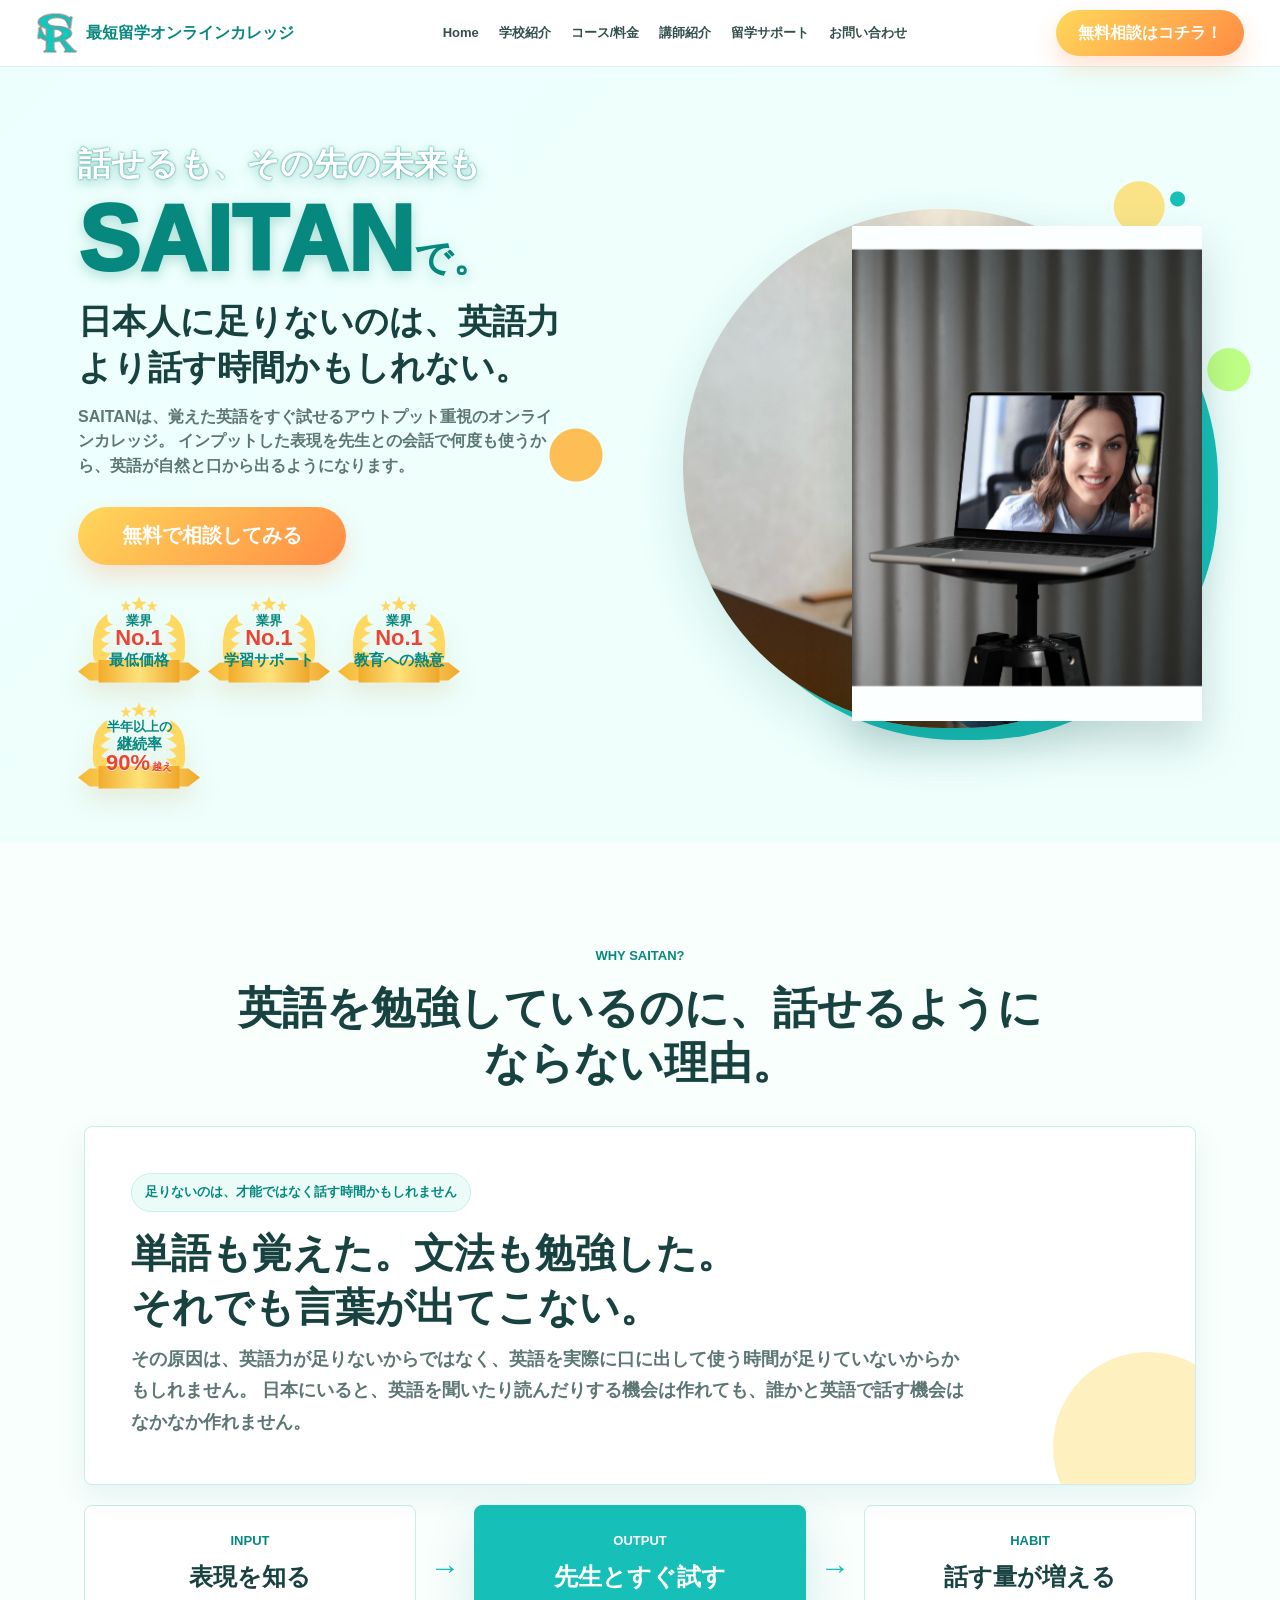
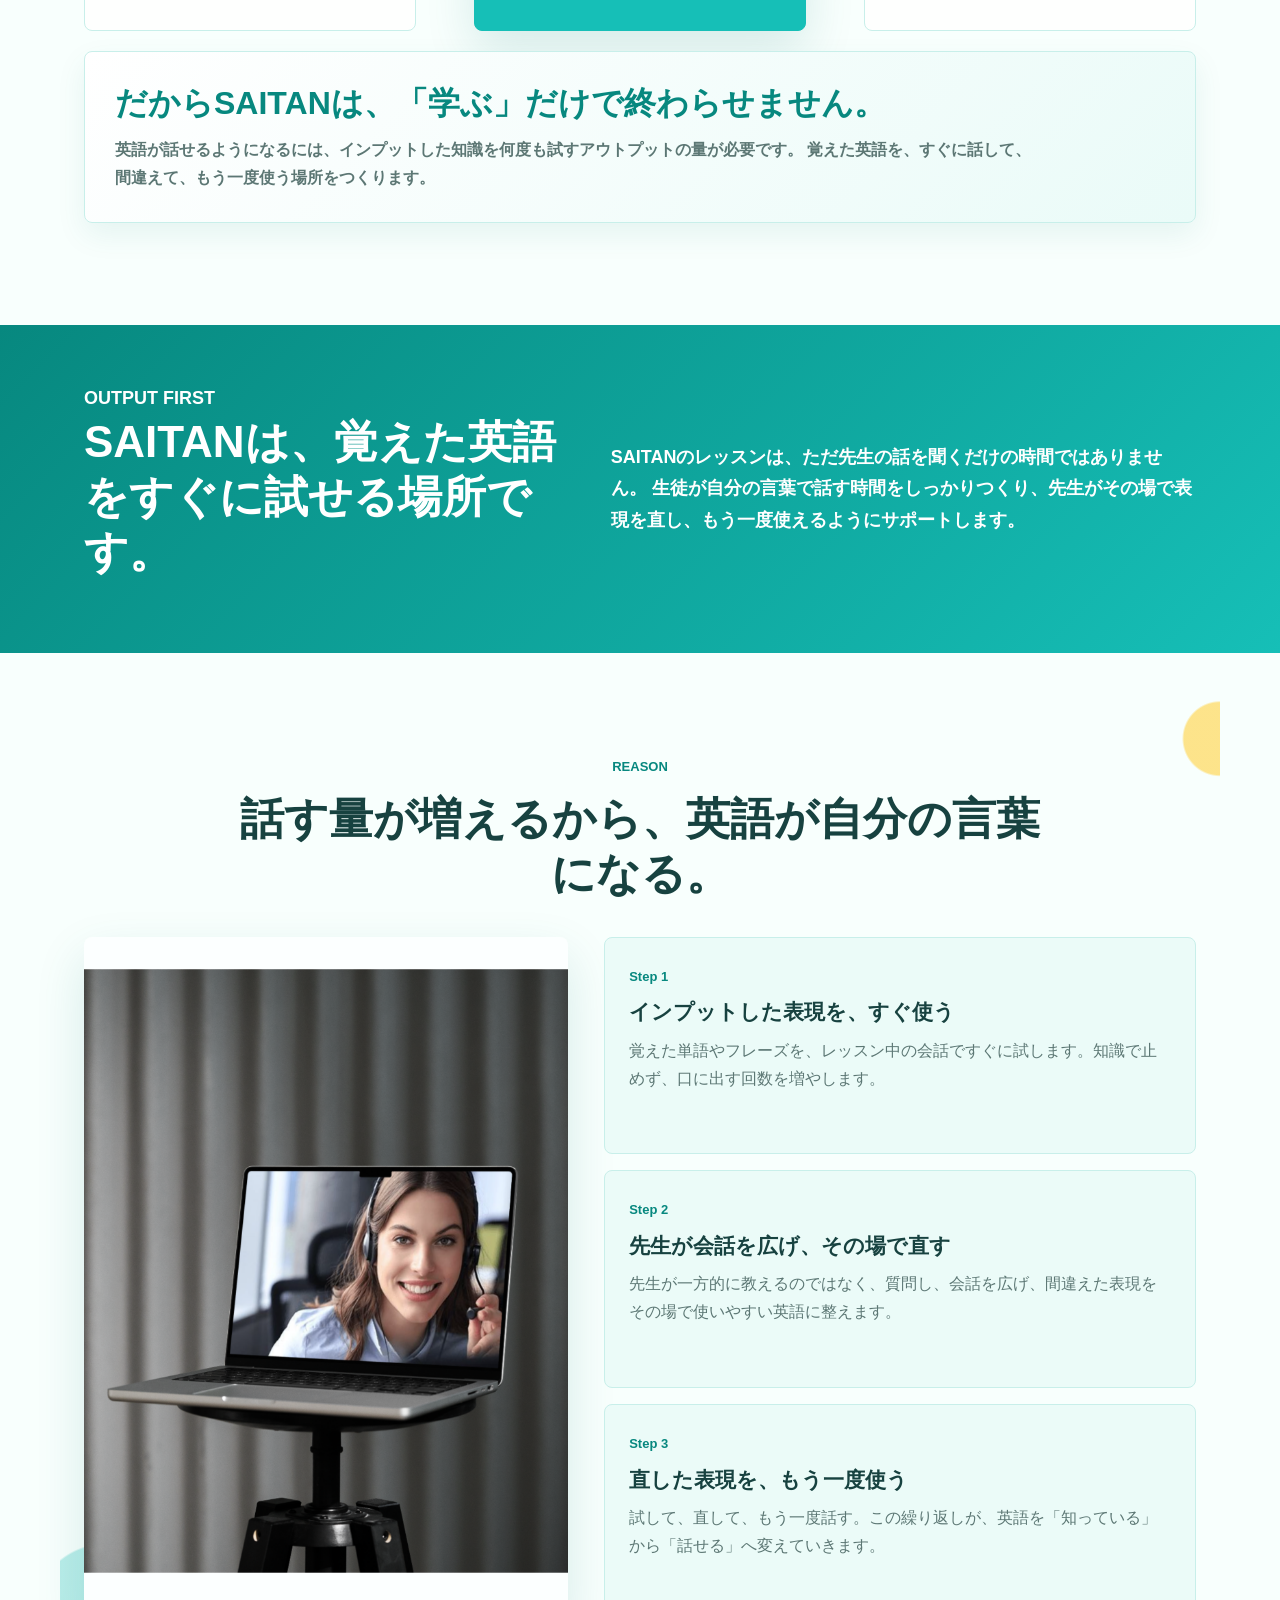
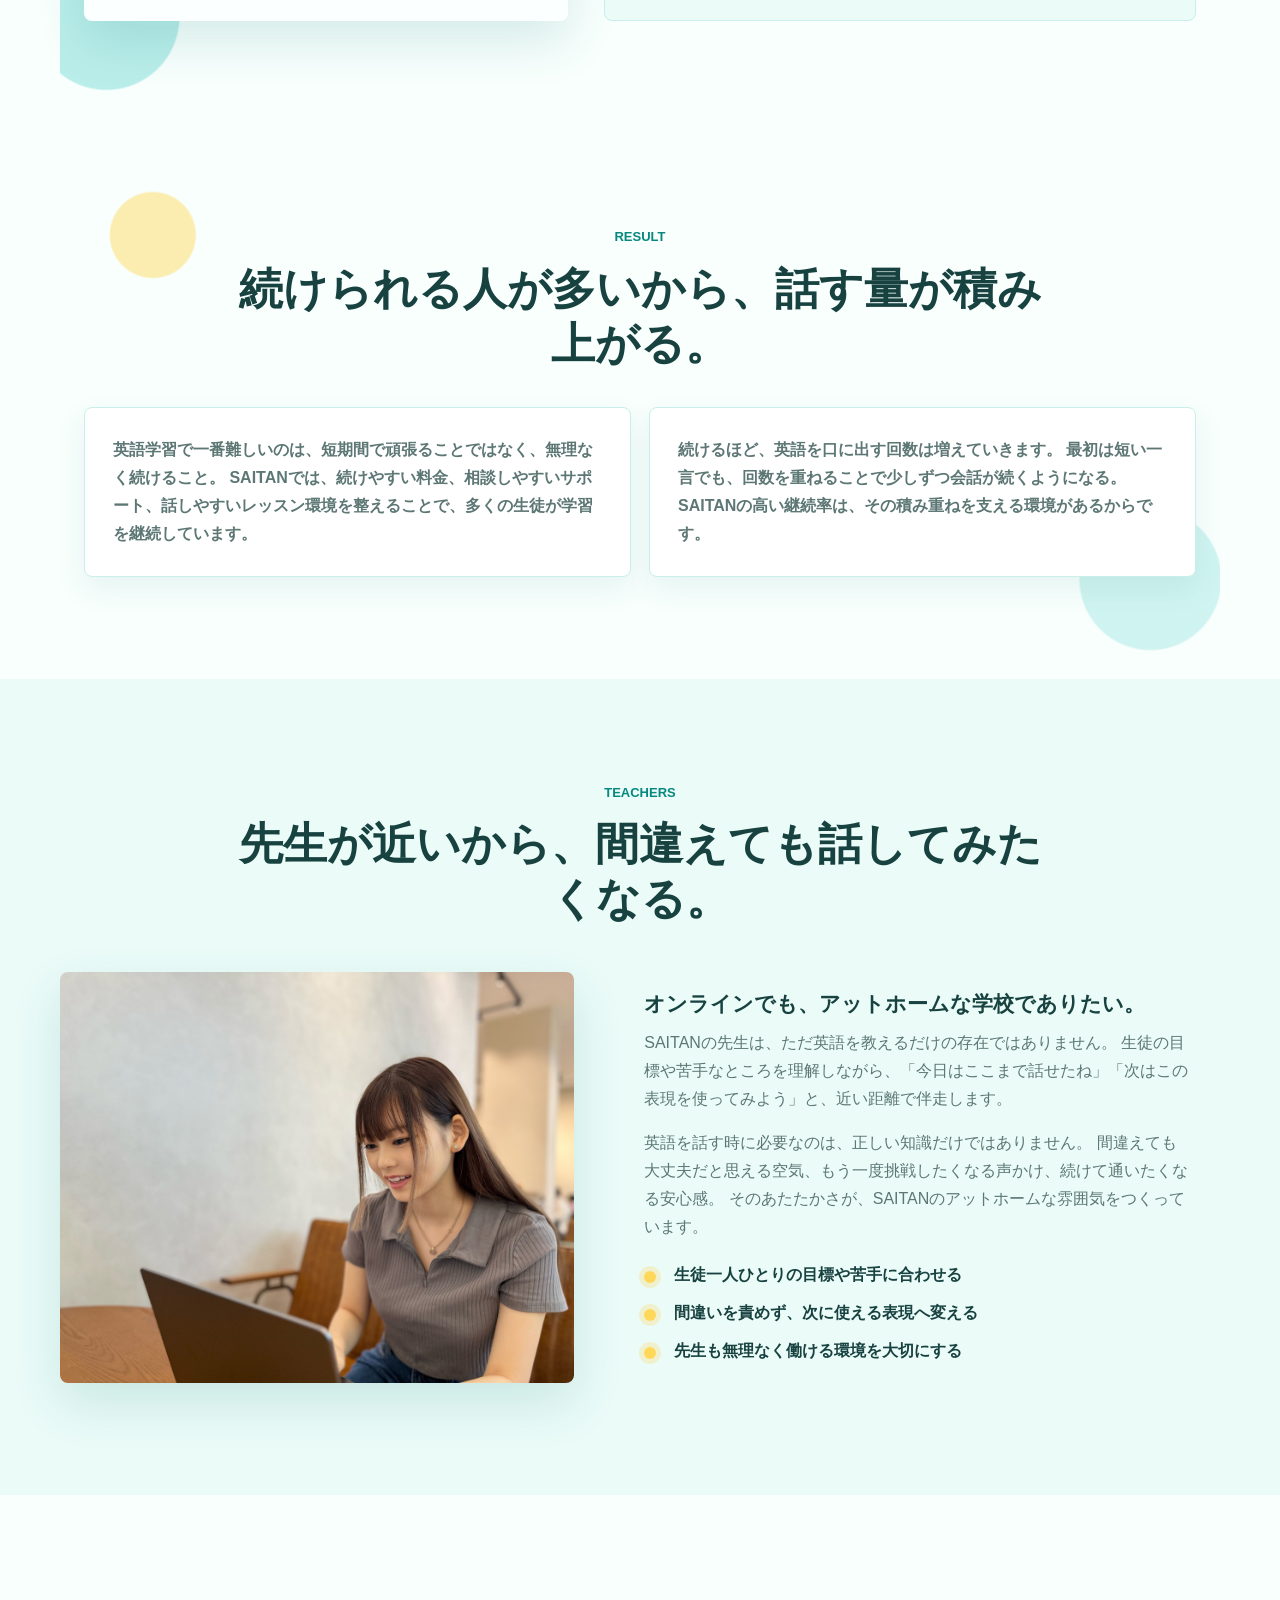
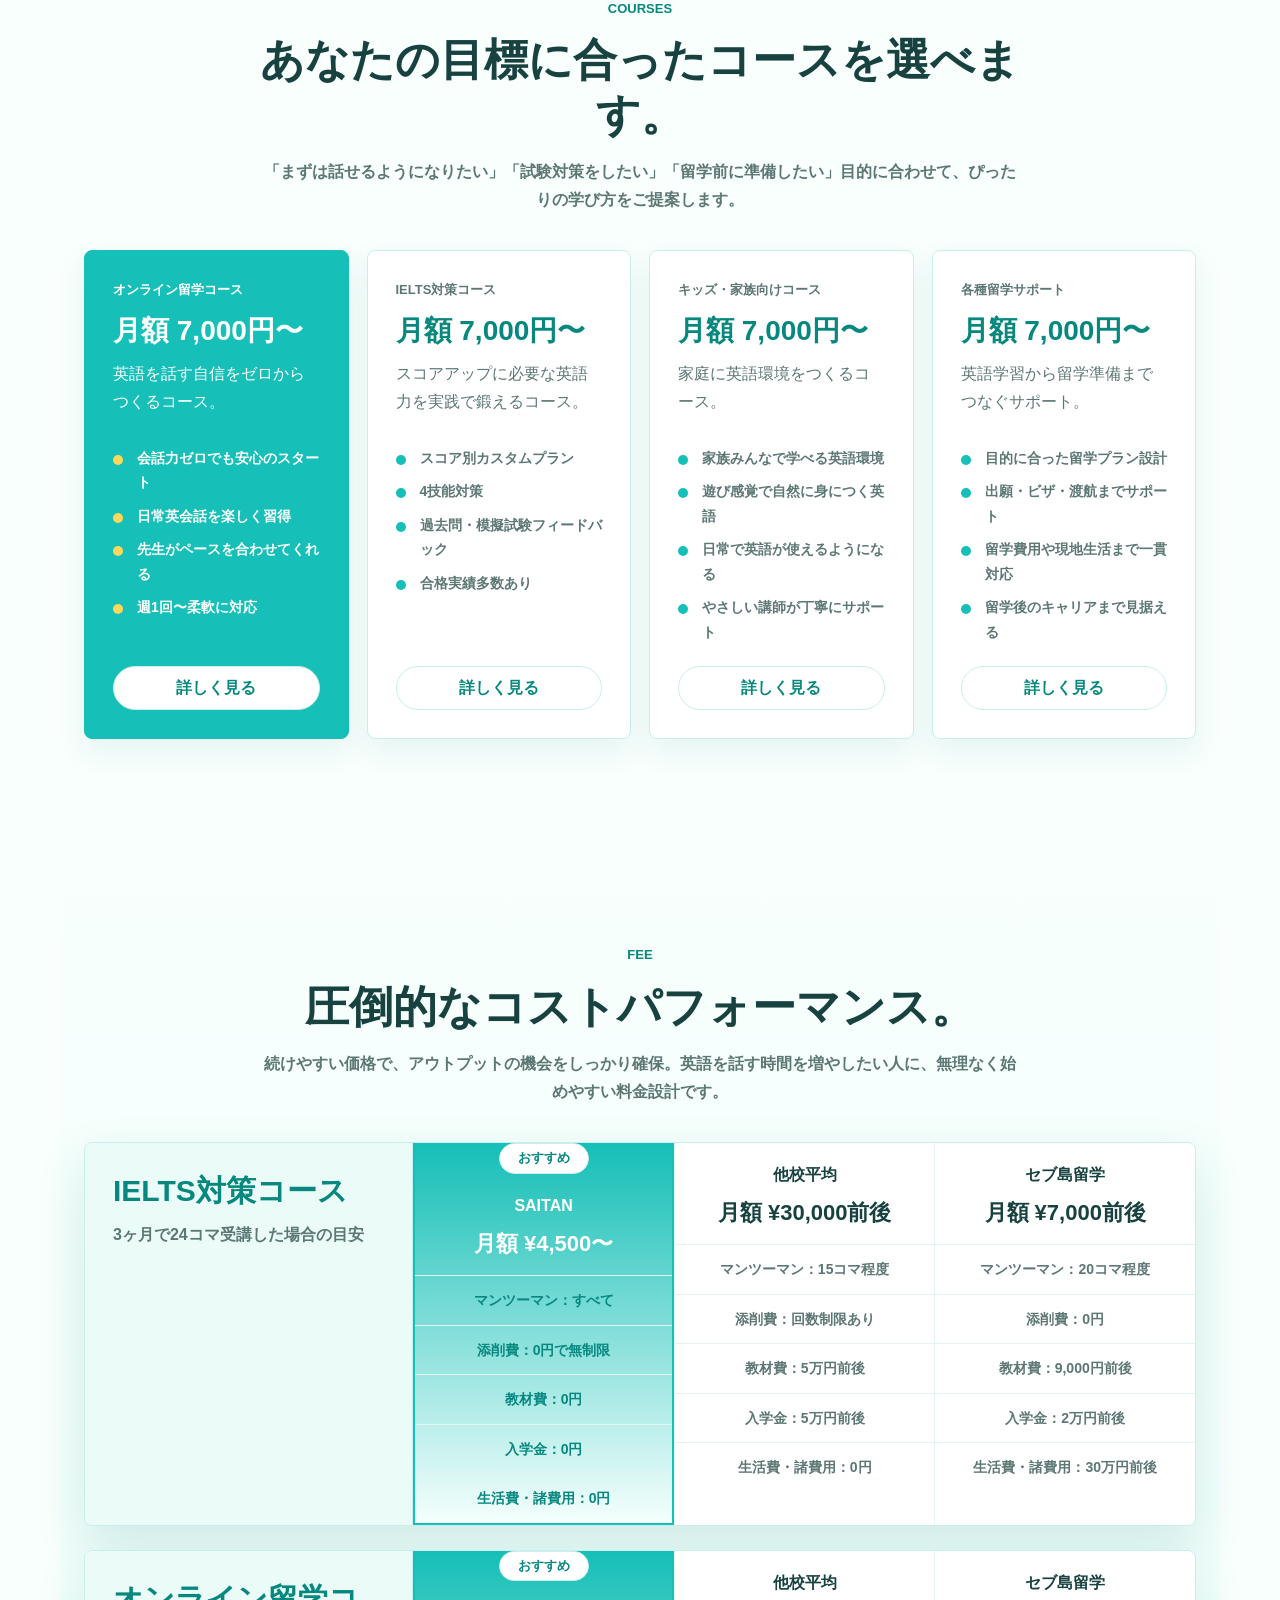
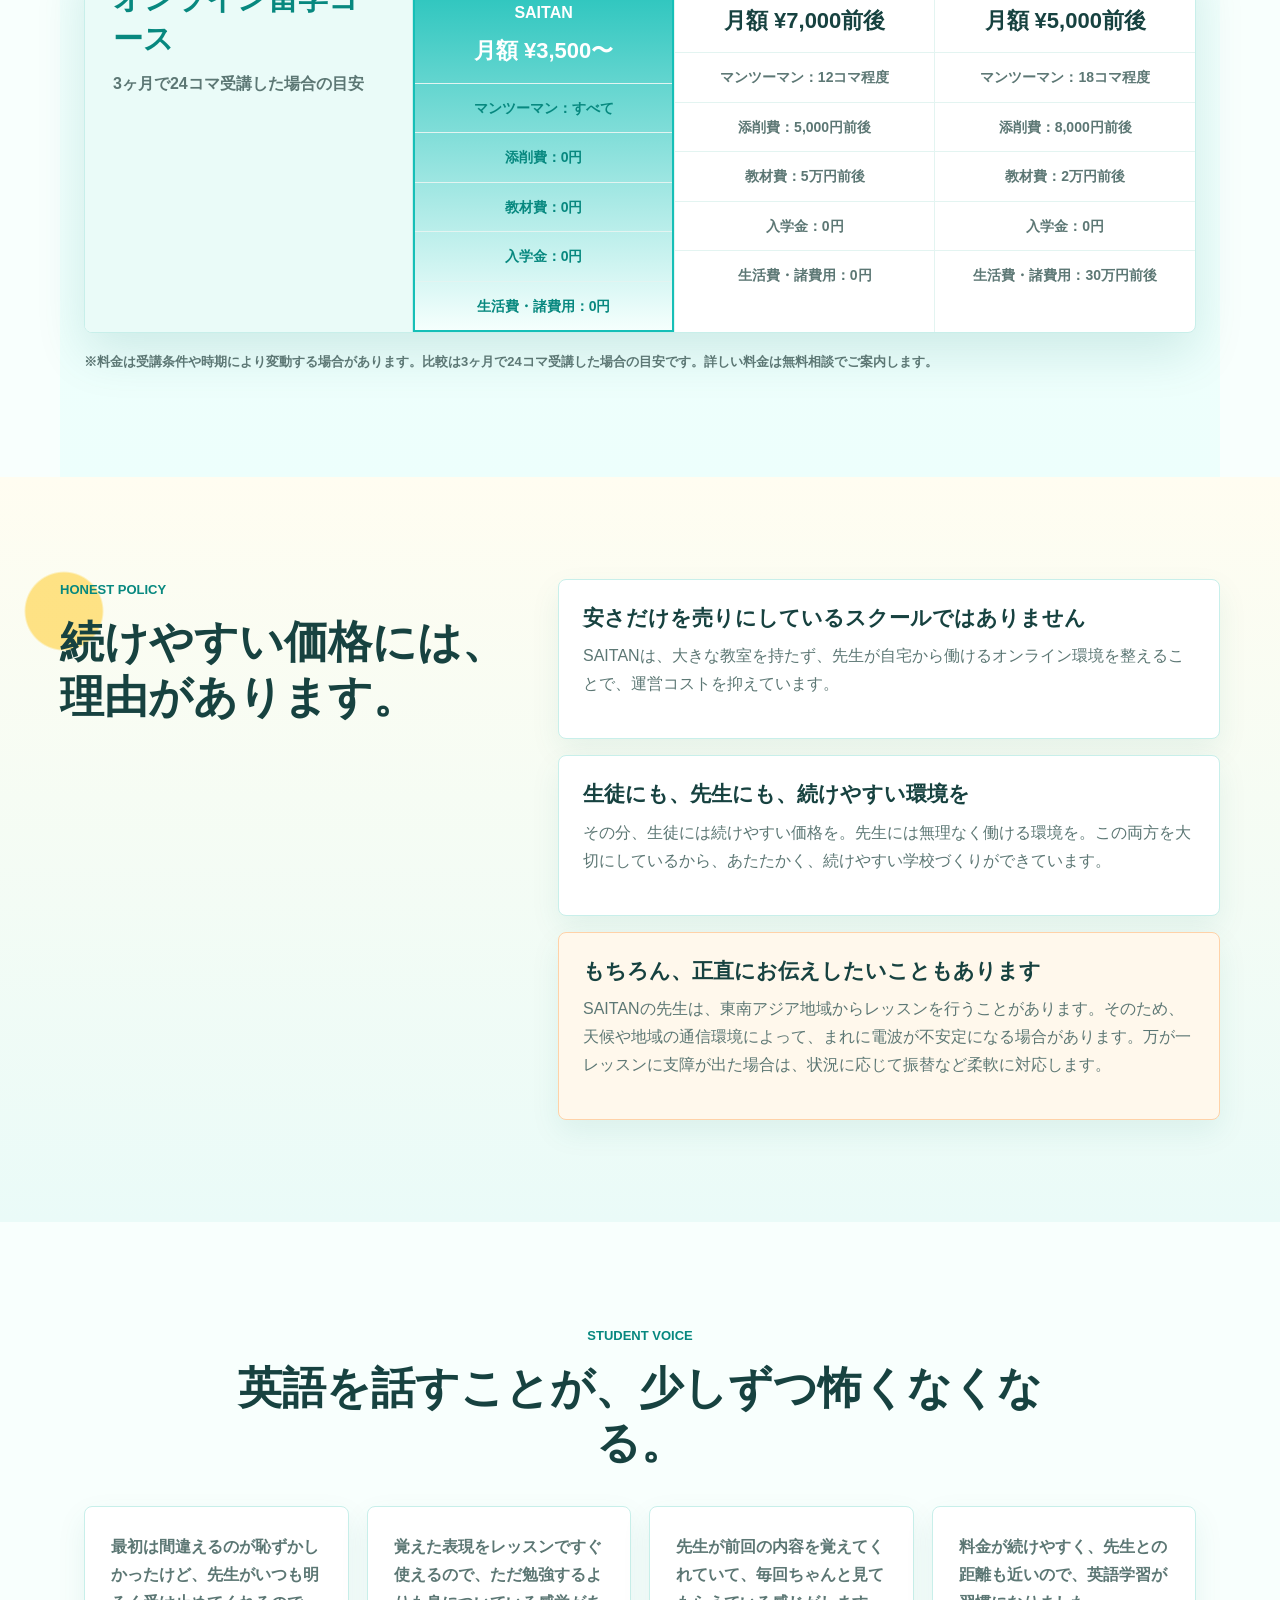
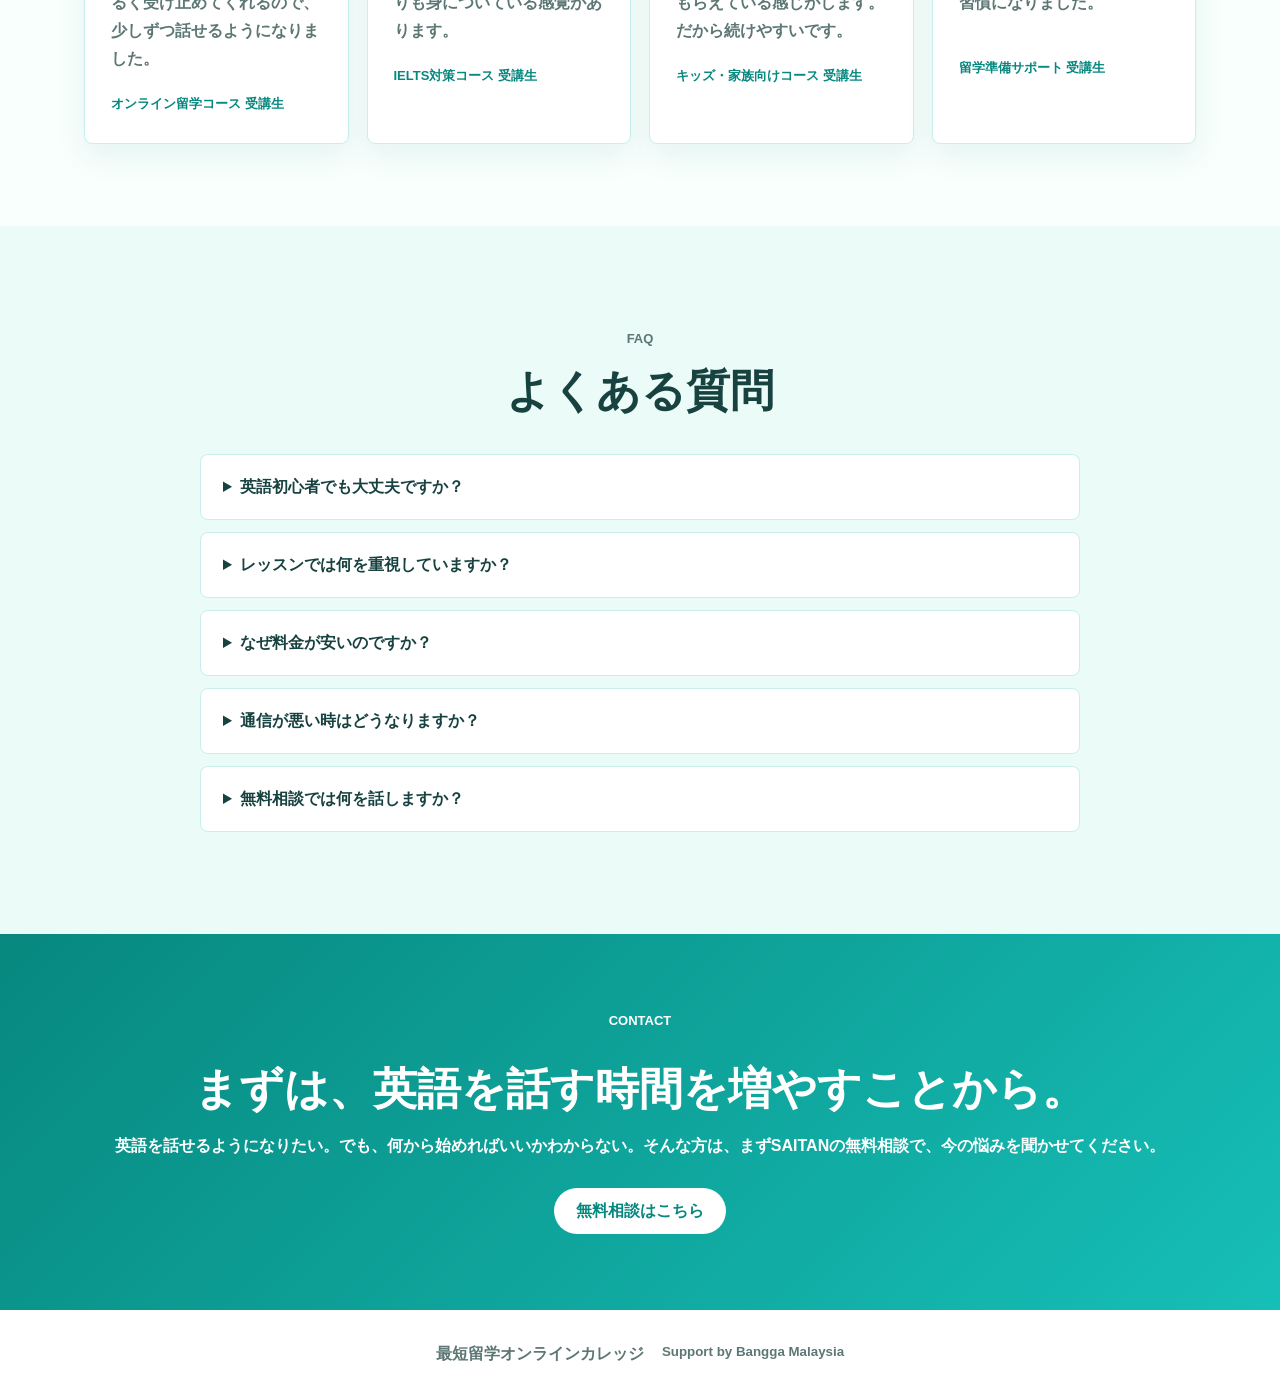
==== commit f6153dc2: "Link home navigation to pages" ====
--- a/index.html
+++ b/index.html
@@ -8,19 +8,19 @@
 </head>
 <body>
   <header class="site-header">
-    <a class="brand" href="#top" aria-label="SAITAN top">
+    <a class="brand" href="index.html" aria-label="SAITAN top">
       <img src="assets/logo-cropped.png" alt="">
       <span>最短留学オンラインカレッジ</span>
     </a>
     <nav class="nav" aria-label="メインナビゲーション">
-      <a href="#top">Home</a>
-      <a href="#reason">学校紹介</a>
-      <a href="#price">コース/料金</a>
-      <a href="#teachers">講師紹介</a>
-      <a href="#contact">お問い合わせ</a>
-      <a href="#faq">もっと見る</a>
+      <a href="index.html">Home</a>
+      <a href="about.html">学校紹介</a>
+      <a href="courses.html">コース/料金</a>
+      <a href="teachers.html">講師紹介</a>
+      <a href="support.html">留学サポート</a>
+      <a href="faq.html">お問い合わせ</a>
     </nav>
-    <a class="header-cta" href="#contact">無料相談はコチラ！</a>
+    <a class="header-cta" href="faq.html#contact">無料相談はコチラ！</a>
   </header>
 
   <main id="top">
@@ -35,7 +35,7 @@
             インプットした表現を先生との会話で何度も使うから、英語が自然と口から出るようになります。
           </p>
           <div class="hero-actions">
-            <a class="primary-button" href="#contact">無料で相談してみる</a>
+            <a class="primary-button" href="faq.html#contact">無料で相談してみる</a>
           </div>
           <div class="hero-badges" aria-label="実績">
             <span><small>業界</small><strong>No.1</strong><b>最低価格</b></span>
@@ -199,7 +199,7 @@
             <li>先生がペースを合わせてくれる</li>
             <li>週1回〜柔軟に対応</li>
           </ul>
-          <a href="#contact">相談する</a>
+          <a href="courses.html">詳しく見る</a>
         </article>
         <article class="plan">
           <p class="plan-label">IELTS対策コース</p>
@@ -211,7 +211,7 @@
             <li>過去問・模擬試験フィードバック</li>
             <li>合格実績多数あり</li>
           </ul>
-          <a href="#contact">相談する</a>
+          <a href="courses.html">詳しく見る</a>
         </article>
         <article class="plan">
           <p class="plan-label">キッズ・家族向けコース</p>
@@ -223,7 +223,7 @@
             <li>日常で英語が使えるようになる</li>
             <li>やさしい講師が丁寧にサポート</li>
           </ul>
-          <a href="#contact">相談する</a>
+          <a href="courses.html">詳しく見る</a>
         </article>
         <article class="plan">
           <p class="plan-label">各種留学サポート</p>
@@ -235,7 +235,7 @@
             <li>留学費用や現地生活まで一貫対応</li>
             <li>留学後のキャリアまで見据える</li>
           </ul>
-          <a href="#contact">相談する</a>
+          <a href="support.html">詳しく見る</a>
         </article>
       </div>
     </section>
@@ -402,7 +402,7 @@
       <p class="eyebrow">Contact</p>
       <h2>まずは、英語を話す時間を増やすことから。</h2>
       <p>英語を話せるようになりたい。でも、何から始めればいいかわからない。そんな方は、まずSAITANの無料相談で、今の悩みを聞かせてください。</p>
-      <a class="primary-button white" href="mailto:info@example.com">無料相談はこちら</a>
+      <a class="primary-button white" href="faq.html#contact">無料相談はこちら</a>
     </section>
   </main>
 
